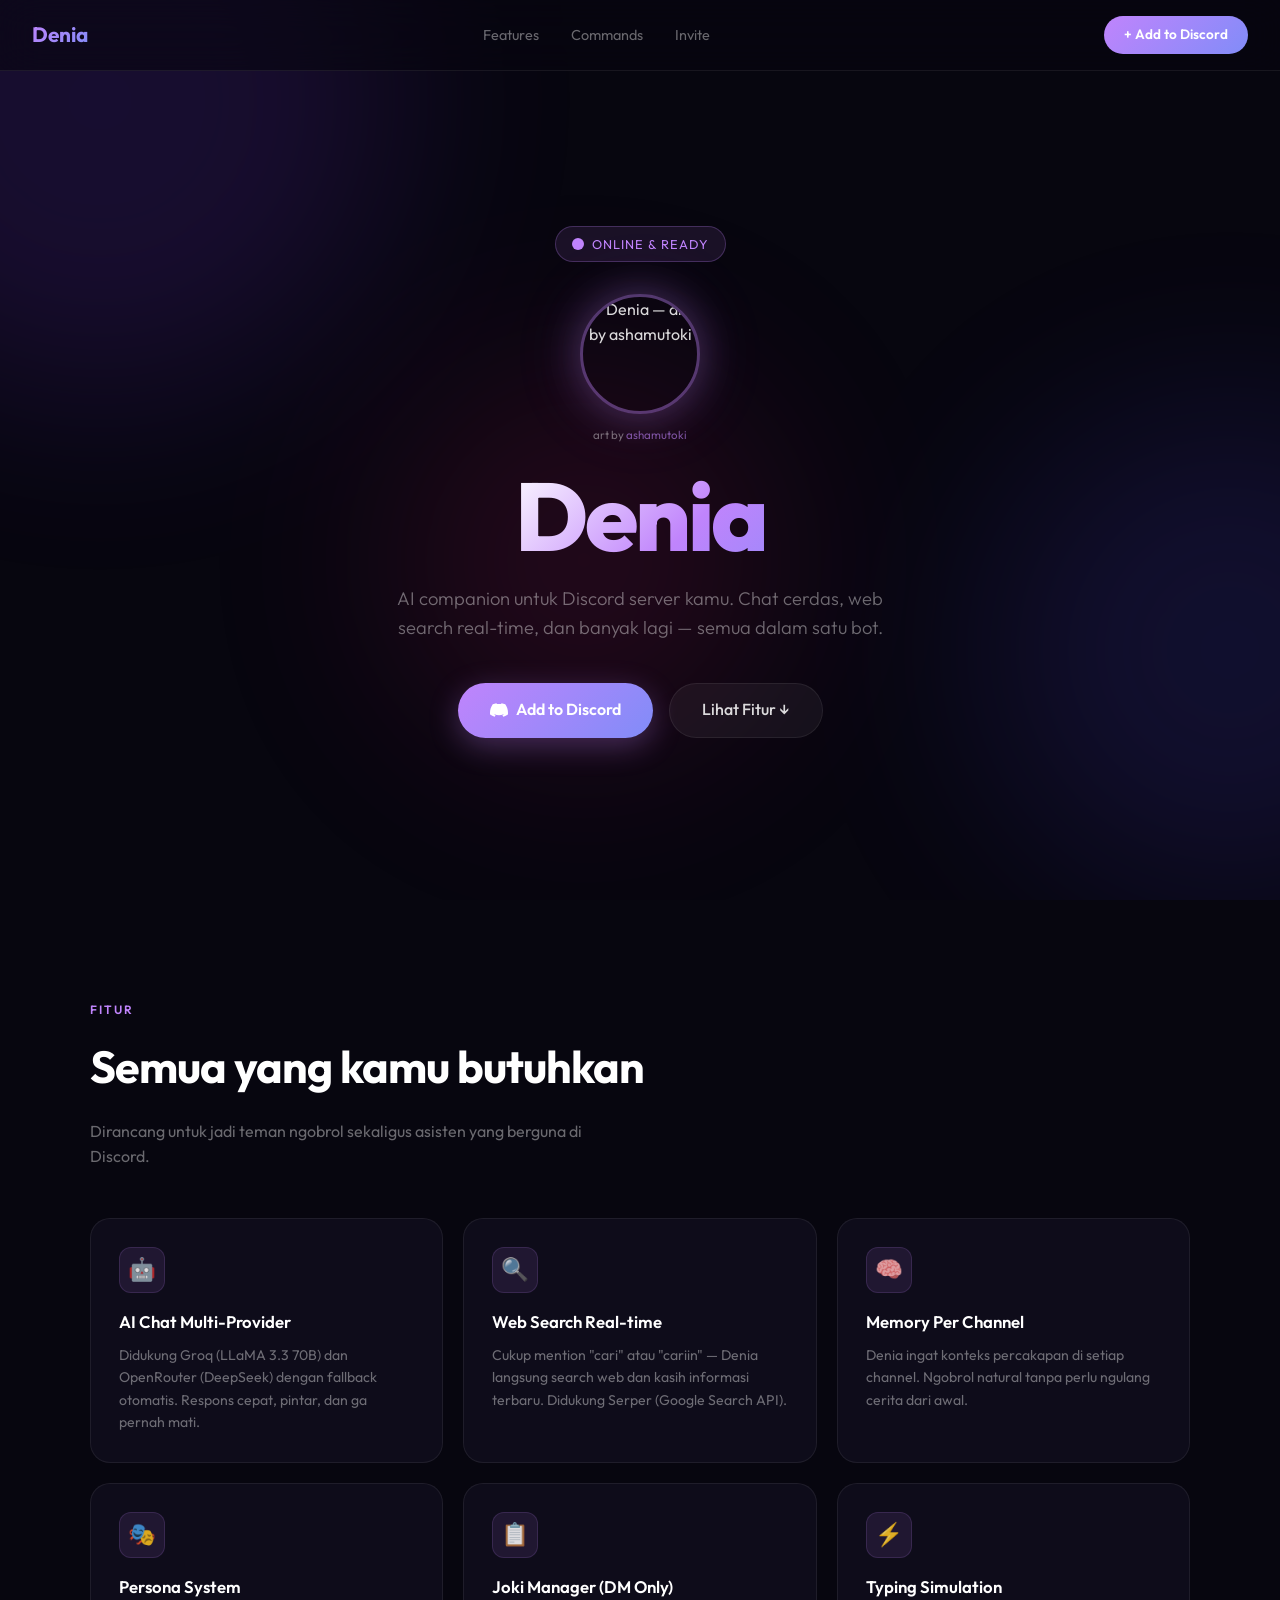
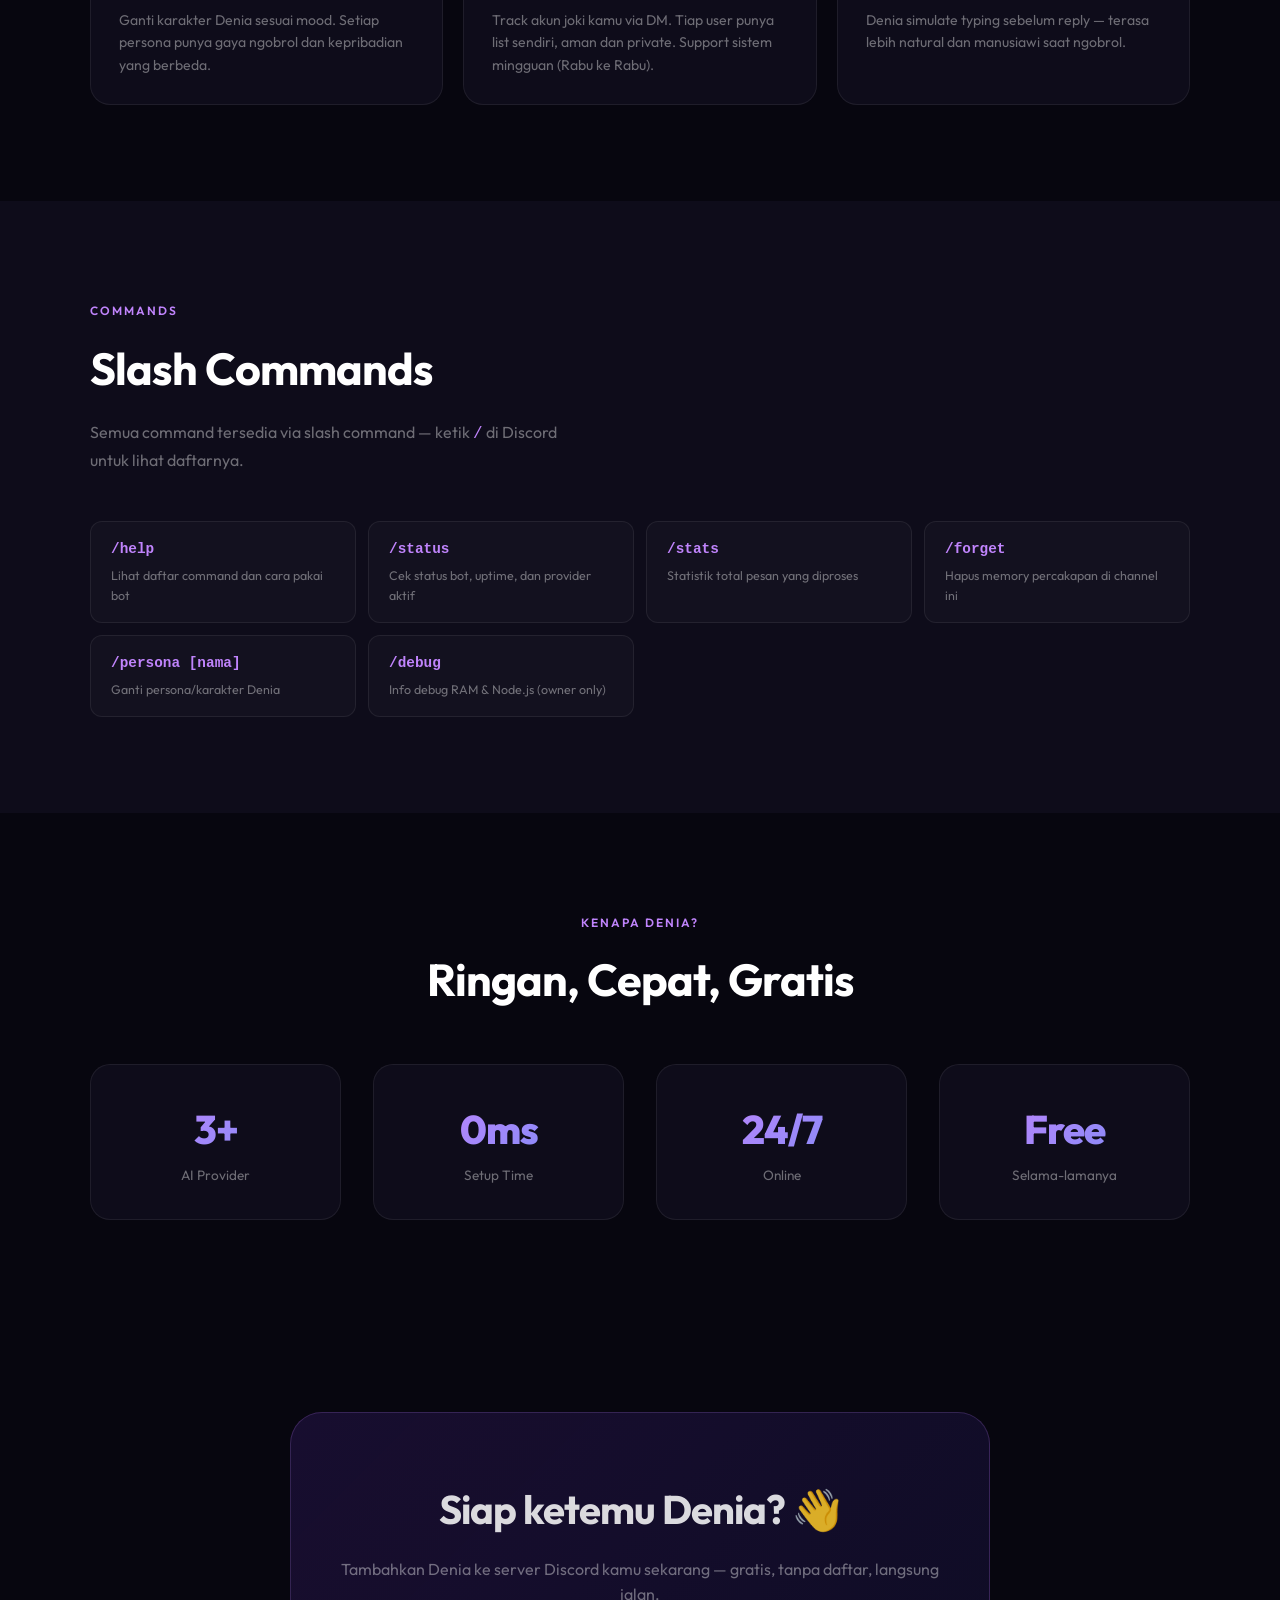
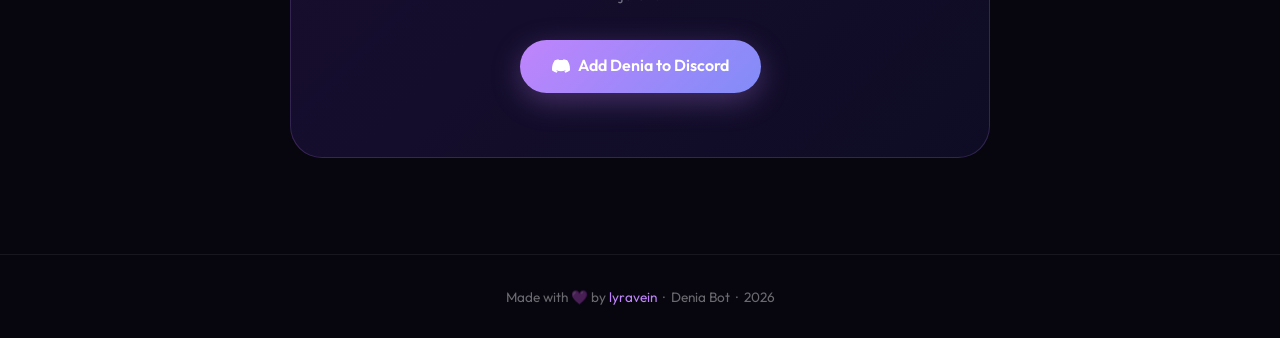
==== denia/index.html @ ba7caede "hide joki commands from public page" ====
<!DOCTYPE html>
<html lang="id">
<head>
    <meta charset="UTF-8">
    <meta name="viewport" content="width=device-width, initial-scale=1.0">
    <title>Denia — AI Discord Bot</title>
    <meta name="description" content="Denia adalah AI companion untuk Discord server kamu. Chat cerdas, web search real-time, dan fitur joki manager.">
    <meta property="og:title" content="Denia — AI Discord Bot">
    <meta property="og:description" content="AI companion untuk Discord server kamu. Chat, search, dan lebih banyak lagi.">
    <link rel="preconnect" href="https://fonts.googleapis.com">
    <link href="https://fonts.googleapis.com/css2?family=Outfit:wght@300;400;500;600;700;800&display=swap" rel="stylesheet">
    <style>
        *, *::before, *::after { box-sizing: border-box; margin: 0; padding: 0; }

        :root {
            --accent:   #c084fc;
            --accent2:  #818cf8;
            --accent3:  #f472b6;
            --bg:       #07060f;
            --bg2:      #0e0c1a;
            --bg3:      #13111f;
            --border:   rgba(255,255,255,0.07);
            --text:     rgba(255,255,255,0.85);
            --muted:    rgba(255,255,255,0.4);
        }

        html { scroll-behavior: smooth; }

        body {
            background: var(--bg);
            font-family: 'Outfit', sans-serif;
            color: var(--text);
            line-height: 1.6;
            overflow-x: hidden;
        }

        /* ── Scrollbar ── */
        ::-webkit-scrollbar { width: 6px; }
        ::-webkit-scrollbar-track { background: var(--bg); }
        ::-webkit-scrollbar-thumb { background: rgba(192,132,252,0.3); border-radius: 3px; }

        /* ── Background ── */
        .bg-orbs {
            position: fixed;
            inset: 0;
            pointer-events: none;
            z-index: 0;
            overflow: hidden;
        }
        .orb {
            position: absolute;
            border-radius: 50%;
            filter: blur(100px);
            opacity: 0.15;
        }
        .orb-1 { width: 600px; height: 600px; background: #7c3aed; top: -200px; left: -200px; animation: orbFloat 12s ease-in-out infinite; }
        .orb-2 { width: 500px; height: 500px; background: #4f46e5; bottom: 0; right: -200px; animation: orbFloat 10s ease-in-out infinite 3s; }
        .orb-3 { width: 400px; height: 400px; background: #be185d; top: 40%; left: 30%; animation: orbFloat 14s ease-in-out infinite 6s; }

        @keyframes orbFloat {
            0%, 100% { transform: translate(0, 0) scale(1); }
            33% { transform: translate(30px, -40px) scale(1.05); }
            66% { transform: translate(-20px, 20px) scale(0.97); }
        }

        /* ── Nav ── */
        nav {
            position: fixed;
            top: 0;
            left: 0; right: 0;
            z-index: 100;
            padding: 1rem 2rem;
            display: flex;
            align-items: center;
            justify-content: space-between;
            background: rgba(7,6,15,0.6);
            backdrop-filter: blur(20px);
            -webkit-backdrop-filter: blur(20px);
            border-bottom: 1px solid var(--border);
        }

        .nav-logo {
            font-size: 1.3rem;
            font-weight: 700;
            background: linear-gradient(135deg, var(--accent), var(--accent2));
            -webkit-background-clip: text;
            -webkit-text-fill-color: transparent;
            background-clip: text;
            text-decoration: none;
        }

        .nav-links {
            display: flex;
            align-items: center;
            gap: 2rem;
            list-style: none;
        }

        .nav-links a {
            color: var(--muted);
            text-decoration: none;
            font-size: 0.9rem;
            transition: color 0.2s;
        }

        .nav-links a:hover { color: var(--text); }

        .btn-invite-nav {
            padding: 0.5rem 1.25rem;
            background: linear-gradient(135deg, var(--accent), var(--accent2));
            border: none;
            border-radius: 999px;
            color: #fff;
            font-size: 0.85rem;
            font-weight: 600;
            cursor: pointer;
            text-decoration: none;
            transition: opacity 0.2s, transform 0.2s;
            font-family: 'Outfit', sans-serif;
        }
        .btn-invite-nav:hover { opacity: 0.85; transform: translateY(-1px); }

        /* ── Hero ── */
        .hero {
            min-height: 100vh;
            display: flex;
            align-items: center;
            justify-content: center;
            text-align: center;
            padding: 8rem 2rem 4rem;
            position: relative;
            z-index: 1;
        }

        .hero-inner { max-width: 800px; }

        .hero-badge {
            display: inline-flex;
            align-items: center;
            gap: 0.5rem;
            background: rgba(192,132,252,0.1);
            border: 1px solid rgba(192,132,252,0.25);
            border-radius: 999px;
            padding: 0.4rem 1rem;
            font-size: 0.8rem;
            color: var(--accent);
            letter-spacing: 1px;
            text-transform: uppercase;
            margin-bottom: 2rem;
            animation: fadeUp 0.6s ease both;
        }

        .hero-avatar {
            width: 120px;
            height: 120px;
            border-radius: 50%;
            object-fit: cover;
            border: 3px solid rgba(192,132,252,0.4);
            box-shadow: 0 0 40px rgba(192,132,252,0.3), 0 0 80px rgba(192,132,252,0.1);
            margin: 0 auto 0.75rem;
            display: block;
            animation: fadeUp 0.6s ease 0.1s both;
            object-position: center top;
        }

        .hero-credit {
            font-size: 0.72rem;
            color: var(--muted);
            margin-bottom: 1.5rem;
            animation: fadeUp 0.6s ease 0.15s both;
        }

        .hero-credit a {
            color: rgba(192,132,252,0.6);
            text-decoration: none;
            transition: color 0.2s;
        }

        .hero-credit a:hover { color: var(--accent); }

        .hero-title {
            font-size: clamp(3rem, 10vw, 6rem);
            font-weight: 800;
            letter-spacing: -3px;
            line-height: 1;
            background: linear-gradient(135deg, #fff 20%, var(--accent) 60%, var(--accent2));
            -webkit-background-clip: text;
            -webkit-text-fill-color: transparent;
            background-clip: text;
            margin-bottom: 1.25rem;
            animation: fadeUp 0.6s ease 0.2s both;
        }

        .hero-sub {
            font-size: 1.15rem;
            color: var(--muted);
            font-weight: 300;
            max-width: 520px;
            margin: 0 auto 2.5rem;
            animation: fadeUp 0.6s ease 0.3s both;
        }

        .hero-actions {
            display: flex;
            gap: 1rem;
            justify-content: center;
            flex-wrap: wrap;
            animation: fadeUp 0.6s ease 0.4s both;
        }

        .btn-primary {
            display: inline-flex;
            align-items: center;
            gap: 0.5rem;
            padding: 0.85rem 2rem;
            background: linear-gradient(135deg, var(--accent), var(--accent2));
            border: none;
            border-radius: 999px;
            color: #fff;
            font-size: 1rem;
            font-weight: 600;
            cursor: pointer;
            text-decoration: none;
            transition: all 0.3s ease;
            font-family: 'Outfit', sans-serif;
            box-shadow: 0 8px 30px rgba(192,132,252,0.3);
        }
        .btn-primary:hover {
            transform: translateY(-3px);
            box-shadow: 0 14px 40px rgba(192,132,252,0.45);
        }

        .btn-secondary {
            display: inline-flex;
            align-items: center;
            gap: 0.5rem;
            padding: 0.85rem 2rem;
            background: rgba(255,255,255,0.05);
            border: 1px solid var(--border);
            border-radius: 999px;
            color: var(--text);
            font-size: 1rem;
            font-weight: 500;
            cursor: pointer;
            text-decoration: none;
            transition: all 0.3s ease;
            font-family: 'Outfit', sans-serif;
        }
        .btn-secondary:hover {
            background: rgba(192,132,252,0.08);
            border-color: rgba(192,132,252,0.3);
            transform: translateY(-2px);
        }

        /* ── Sections ── */
        section {
            position: relative;
            z-index: 1;
            padding: 6rem 2rem;
        }

        .section-inner {
            max-width: 1100px;
            margin: 0 auto;
        }

        .section-label {
            display: inline-block;
            font-size: 0.75rem;
            font-weight: 600;
            letter-spacing: 2px;
            text-transform: uppercase;
            color: var(--accent);
            margin-bottom: 0.75rem;
        }

        .section-title {
            font-size: clamp(1.8rem, 4vw, 2.8rem);
            font-weight: 700;
            letter-spacing: -1px;
            margin-bottom: 1rem;
            color: #fff;
        }

        .section-desc {
            color: var(--muted);
            max-width: 500px;
            font-size: 1rem;
        }

        /* ── Features Grid ── */
        .features-grid {
            display: grid;
            grid-template-columns: repeat(auto-fit, minmax(300px, 1fr));
            gap: 1.25rem;
            margin-top: 3rem;
        }

        .feature-card {
            background: var(--bg2);
            border: 1px solid var(--border);
            border-radius: 1.25rem;
            padding: 1.75rem;
            transition: all 0.3s ease;
            position: relative;
            overflow: hidden;
        }

        .feature-card::before {
            content: '';
            position: absolute;
            inset: 0;
            background: linear-gradient(135deg, rgba(192,132,252,0.05), transparent);
            opacity: 0;
            transition: opacity 0.3s;
        }

        .feature-card:hover {
            border-color: rgba(192,132,252,0.25);
            transform: translateY(-4px);
            box-shadow: 0 20px 50px rgba(0,0,0,0.4);
        }
        .feature-card:hover::before { opacity: 1; }

        .feature-icon {
            width: 46px;
            height: 46px;
            border-radius: 12px;
            display: flex;
            align-items: center;
            justify-content: center;
            font-size: 1.4rem;
            margin-bottom: 1rem;
            background: rgba(192,132,252,0.1);
            border: 1px solid rgba(192,132,252,0.15);
        }

        .feature-title {
            font-size: 1.05rem;
            font-weight: 600;
            margin-bottom: 0.5rem;
            color: #fff;
        }

        .feature-desc {
            font-size: 0.88rem;
            color: var(--muted);
            line-height: 1.6;
        }

        /* ── Commands ── */
        .commands-section { background: var(--bg2); }

        .commands-grid {
            display: grid;
            grid-template-columns: repeat(auto-fill, minmax(220px, 1fr));
            gap: 0.75rem;
            margin-top: 3rem;
        }

        .command-chip {
            background: var(--bg3);
            border: 1px solid var(--border);
            border-radius: 0.75rem;
            padding: 1rem 1.25rem;
            transition: all 0.2s;
        }

        .command-chip:hover {
            border-color: rgba(192,132,252,0.25);
            background: rgba(192,132,252,0.05);
        }

        .command-name {
            font-size: 0.9rem;
            font-weight: 600;
            color: var(--accent);
            font-family: 'Courier New', monospace;
            margin-bottom: 0.3rem;
        }

        .command-desc {
            font-size: 0.78rem;
            color: var(--muted);
        }

        /* ── Stats ── */
        .stats-row {
            display: flex;
            gap: 2rem;
            flex-wrap: wrap;
            justify-content: center;
            margin-top: 3rem;
        }

        .stat-item {
            text-align: center;
            padding: 2rem 3rem;
            background: var(--bg2);
            border: 1px solid var(--border);
            border-radius: 1.25rem;
            flex: 1;
            min-width: 160px;
        }

        .stat-number {
            font-size: 2.5rem;
            font-weight: 800;
            background: linear-gradient(135deg, var(--accent), var(--accent2));
            -webkit-background-clip: text;
            -webkit-text-fill-color: transparent;
            background-clip: text;
            letter-spacing: -1px;
        }

        .stat-label {
            font-size: 0.85rem;
            color: var(--muted);
            margin-top: 0.25rem;
        }

        /* ── CTA ── */
        .cta-section {
            text-align: center;
        }

        .cta-box {
            background: linear-gradient(135deg, rgba(124,58,237,0.15), rgba(79,70,229,0.1));
            border: 1px solid rgba(192,132,252,0.2);
            border-radius: 2rem;
            padding: 4rem 2rem;
            max-width: 700px;
            margin: 0 auto;
        }

        .cta-title {
            font-size: clamp(1.8rem, 5vw, 2.5rem);
            font-weight: 700;
            margin-bottom: 1rem;
            letter-spacing: -1px;
        }

        .cta-desc {
            color: var(--muted);
            margin-bottom: 2rem;
            font-size: 1rem;
        }

        /* ── Footer ── */
        footer {
            border-top: 1px solid var(--border);
            padding: 2rem;
            text-align: center;
            color: var(--muted);
            font-size: 0.85rem;
            position: relative;
            z-index: 1;
        }

        footer a {
            color: var(--accent);
            text-decoration: none;
        }

        /* ── Animations ── */
        @keyframes fadeUp {
            from { opacity: 0; transform: translateY(20px); }
            to   { opacity: 1; transform: translateY(0); }
        }

        .fade-in {
            opacity: 0;
            transform: translateY(24px);
            transition: opacity 0.6s ease, transform 0.6s ease;
        }
        .fade-in.visible {
            opacity: 1;
            transform: translateY(0);
        }

        /* ── Responsive ── */
        @media (max-width: 640px) {
            nav { padding: 1rem; }
            .nav-links { display: none; }
            .hero { padding: 7rem 1.25rem 3rem; }
            section { padding: 4rem 1.25rem; }
        }
    </style>
</head>
<body>

<div class="bg-orbs">
    <div class="orb orb-1"></div>
    <div class="orb orb-2"></div>
    <div class="orb orb-3"></div>
</div>

<!-- Nav -->
<nav>
    <a href="/denia" class="nav-logo">Denia</a>
    <ul class="nav-links">
        <li><a href="#features">Features</a></li>
        <li><a href="#commands">Commands</a></li>
        <li><a href="#invite">Invite</a></li>
    </ul>
    <a href="https://discord.com/oauth2/authorize?client_id=1510462661836542063&permissions=8&scope=bot+applications.commands"
       target="_blank" class="btn-invite-nav" id="nav-invite">
        + Add to Discord
    </a>
</nav>

<!-- Hero -->
<section class="hero">
    <div class="hero-inner">
        <div class="hero-badge">
            <svg width="12" height="12" viewBox="0 0 12 12" fill="currentColor"><circle cx="6" cy="6" r="6"/></svg>
            Online & Ready
        </div>
        <img
            src="https://cdn.donmai.us/360x360/30/42/3042175c5ab64244e924e69f63cdde8e.jpg"
            alt="Denia — art by ashamutoki"
            class="hero-avatar"
        >
        <div class="hero-credit">art by <a href="https://danbooru.donmai.us/posts/11509101" target="_blank" rel="noopener">ashamutoki</a></div>
        <h1 class="hero-title">Denia</h1>
        <p class="hero-sub">AI companion untuk Discord server kamu. Chat cerdas, web search real-time, dan banyak lagi — semua dalam satu bot.</p>
        <div class="hero-actions">
            <a href="https://discord.com/oauth2/authorize?client_id=1510462661836542063&permissions=8&scope=bot+applications.commands"
               target="_blank" class="btn-primary" id="hero-invite">
                <svg width="18" height="18" fill="currentColor" viewBox="0 0 16 16"><path d="M13.545 2.907a13.2 13.2 0 0 0-3.257-1.011.05.05 0 0 0-.052.025c-.141.25-.297.577-.406.833a12.2 12.2 0 0 0-3.658 0 8 8 0 0 0-.412-.833.05.05 0 0 0-.052-.025c-1.125.194-2.22.534-3.257 1.011a.04.04 0 0 0-.021.018C.356 6.024-.213 9.047.066 12.032q.003.022.021.037a13.3 13.3 0 0 0 3.995 2.02.05.05 0 0 0 .056-.019q.463-.63.818-1.329a.05.05 0 0 0-.01-.059l-.018-.011a9 9 0 0 1-1.248-.595.05.05 0 0 1-.02-.066l.015-.019q.127-.095.248-.195a.05.05 0 0 1 .051-.007c2.619 1.196 5.454 1.196 8.041 0a.05.05 0 0 1 .053.007q.121.1.248.195a.05.05 0 0 1-.004.085 8 8 0 0 1-1.249.594.05.05 0 0 0-.03.03.05.05 0 0 0 .003.041c.24.465.515.909.817 1.329a.05.05 0 0 0 .056.019 13.2 13.2 0 0 0 4.001-2.02.05.05 0 0 0 .021-.037c.334-3.451-.559-6.449-2.366-9.106a.03.03 0 0 0-.02-.019"/></svg>
                Add to Discord
            </a>
            <a href="#features" class="btn-secondary">Lihat Fitur ↓</a>
        </div>
    </div>
</section>

<!-- Features -->
<section id="features">
    <div class="section-inner">
        <div class="fade-in">
            <span class="section-label">Fitur</span>
            <h2 class="section-title">Semua yang kamu butuhkan</h2>
            <p class="section-desc">Dirancang untuk jadi teman ngobrol sekaligus asisten yang berguna di Discord.</p>
        </div>

        <div class="features-grid">
            <div class="feature-card fade-in">
                <div class="feature-icon">🤖</div>
                <div class="feature-title">AI Chat Multi-Provider</div>
                <div class="feature-desc">Didukung Groq (LLaMA 3.3 70B) dan OpenRouter (DeepSeek) dengan fallback otomatis. Respons cepat, pintar, dan ga pernah mati.</div>
            </div>
            <div class="feature-card fade-in">
                <div class="feature-icon">🔍</div>
                <div class="feature-title">Web Search Real-time</div>
                <div class="feature-desc">Cukup mention "cari" atau "cariin" — Denia langsung search web dan kasih informasi terbaru. Didukung Serper (Google Search API).</div>
            </div>
            <div class="feature-card fade-in">
                <div class="feature-icon">🧠</div>
                <div class="feature-title">Memory Per Channel</div>
                <div class="feature-desc">Denia ingat konteks percakapan di setiap channel. Ngobrol natural tanpa perlu ngulang cerita dari awal.</div>
            </div>
            <div class="feature-card fade-in">
                <div class="feature-icon">🎭</div>
                <div class="feature-title">Persona System</div>
                <div class="feature-desc">Ganti karakter Denia sesuai mood. Setiap persona punya gaya ngobrol dan kepribadian yang berbeda.</div>
            </div>
            <div class="feature-card fade-in">
                <div class="feature-icon">📋</div>
                <div class="feature-title">Joki Manager (DM Only)</div>
                <div class="feature-desc">Track akun joki kamu via DM. Tiap user punya list sendiri, aman dan private. Support sistem mingguan (Rabu ke Rabu).</div>
            </div>
            <div class="feature-card fade-in">
                <div class="feature-icon">⚡</div>
                <div class="feature-title">Typing Simulation</div>
                <div class="feature-desc">Denia simulate typing sebelum reply — terasa lebih natural dan manusiawi saat ngobrol.</div>
            </div>
        </div>
    </div>
</section>

<!-- Commands -->
<section id="commands" class="commands-section">
    <div class="section-inner">
        <div class="fade-in">
            <span class="section-label">Commands</span>
            <h2 class="section-title">Slash Commands</h2>
            <p class="section-desc">Semua command tersedia via slash command — ketik <code style="color:var(--accent)">/</code> di Discord untuk lihat daftarnya.</p>
        </div>

        <div class="commands-grid">
            <div class="command-chip fade-in">
                <div class="command-name">/help</div>
                <div class="command-desc">Lihat daftar command dan cara pakai bot</div>
            </div>
            <div class="command-chip fade-in">
                <div class="command-name">/status</div>
                <div class="command-desc">Cek status bot, uptime, dan provider aktif</div>
            </div>
            <div class="command-chip fade-in">
                <div class="command-name">/stats</div>
                <div class="command-desc">Statistik total pesan yang diproses</div>
            </div>
            <div class="command-chip fade-in">
                <div class="command-name">/forget</div>
                <div class="command-desc">Hapus memory percakapan di channel ini</div>
            </div>
            <div class="command-chip fade-in">
                <div class="command-name">/persona [nama]</div>
                <div class="command-desc">Ganti persona/karakter Denia</div>
            </div>
            <div class="command-chip fade-in">
                <div class="command-name">/debug</div>
                <div class="command-desc">Info debug RAM & Node.js (owner only)</div>
            </div>
        </div>
    </div>
</section>

<!-- Stats -->
<section>
    <div class="section-inner">
        <div class="fade-in" style="text-align:center">
            <span class="section-label">Kenapa Denia?</span>
            <h2 class="section-title">Ringan, Cepat, Gratis</h2>
        </div>
        <div class="stats-row">
            <div class="stat-item fade-in">
                <div class="stat-number">3+</div>
                <div class="stat-label">AI Provider</div>
            </div>
            <div class="stat-item fade-in">
                <div class="stat-number">0ms</div>
                <div class="stat-label">Setup Time</div>
            </div>
            <div class="stat-item fade-in">
                <div class="stat-number">24/7</div>
                <div class="stat-label">Online</div>
            </div>
            <div class="stat-item fade-in">
                <div class="stat-number">Free</div>
                <div class="stat-label">Selama-lamanya</div>
            </div>
        </div>
    </div>
</section>

<!-- CTA -->
<section id="invite" class="cta-section">
    <div class="section-inner">
        <div class="cta-box fade-in">
            <h2 class="cta-title">Siap ketemu Denia? 👋</h2>
            <p class="cta-desc">Tambahkan Denia ke server Discord kamu sekarang — gratis, tanpa daftar, langsung jalan.</p>
            <a href="https://discord.com/oauth2/authorize?client_id=1510462661836542063&permissions=8&scope=bot+applications.commands"
               target="_blank" class="btn-primary" id="cta-invite">
                <svg width="18" height="18" fill="currentColor" viewBox="0 0 16 16"><path d="M13.545 2.907a13.2 13.2 0 0 0-3.257-1.011.05.05 0 0 0-.052.025c-.141.25-.297.577-.406.833a12.2 12.2 0 0 0-3.658 0 8 8 0 0 0-.412-.833.05.05 0 0 0-.052-.025c-1.125.194-2.22.534-3.257 1.011a.04.04 0 0 0-.021.018C.356 6.024-.213 9.047.066 12.032q.003.022.021.037a13.3 13.3 0 0 0 3.995 2.02.05.05 0 0 0 .056-.019q.463-.63.818-1.329a.05.05 0 0 0-.01-.059l-.018-.011a9 9 0 0 1-1.248-.595.05.05 0 0 1-.02-.066l.015-.019q.127-.095.248-.195a.05.05 0 0 1 .051-.007c2.619 1.196 5.454 1.196 8.041 0a.05.05 0 0 1 .053.007q.121.1.248.195a.05.05 0 0 1-.004.085 8 8 0 0 1-1.249.594.05.05 0 0 0-.03.03.05.05 0 0 0 .003.041c.24.465.515.909.817 1.329a.05.05 0 0 0 .056.019 13.2 13.2 0 0 0 4.001-2.02.05.05 0 0 0 .021-.037c.334-3.451-.559-6.449-2.366-9.106a.03.03 0 0 0-.02-.019"/></svg>
                Add Denia to Discord
            </a>
        </div>
    </div>
</section>

<!-- Footer -->
<footer>
    <p>Made with 💜 by <a href="/">lyravein</a> &nbsp;·&nbsp; Denia Bot &nbsp;·&nbsp; 2026</p>
</footer>

<script>
    // Scroll animation
    const observer = new IntersectionObserver(entries => {
        entries.forEach((entry, i) => {
            if (entry.isIntersecting) {
                setTimeout(() => {
                    entry.target.classList.add('visible');
                }, i * 80);
                observer.unobserve(entry.target);
            }
        });
    }, { threshold: 0.1 });

    document.querySelectorAll('.fade-in').forEach(el => observer.observe(el));

    // Navbar background on scroll
    const navbar = document.querySelector('nav');
    window.addEventListener('scroll', () => {
        if (window.scrollY > 50) {
            navbar.style.background = 'rgba(7,6,15,0.95)';
        } else {
            navbar.style.background = 'rgba(7,6,15,0.6)';
        }
    });
</script>
</body>
</html>
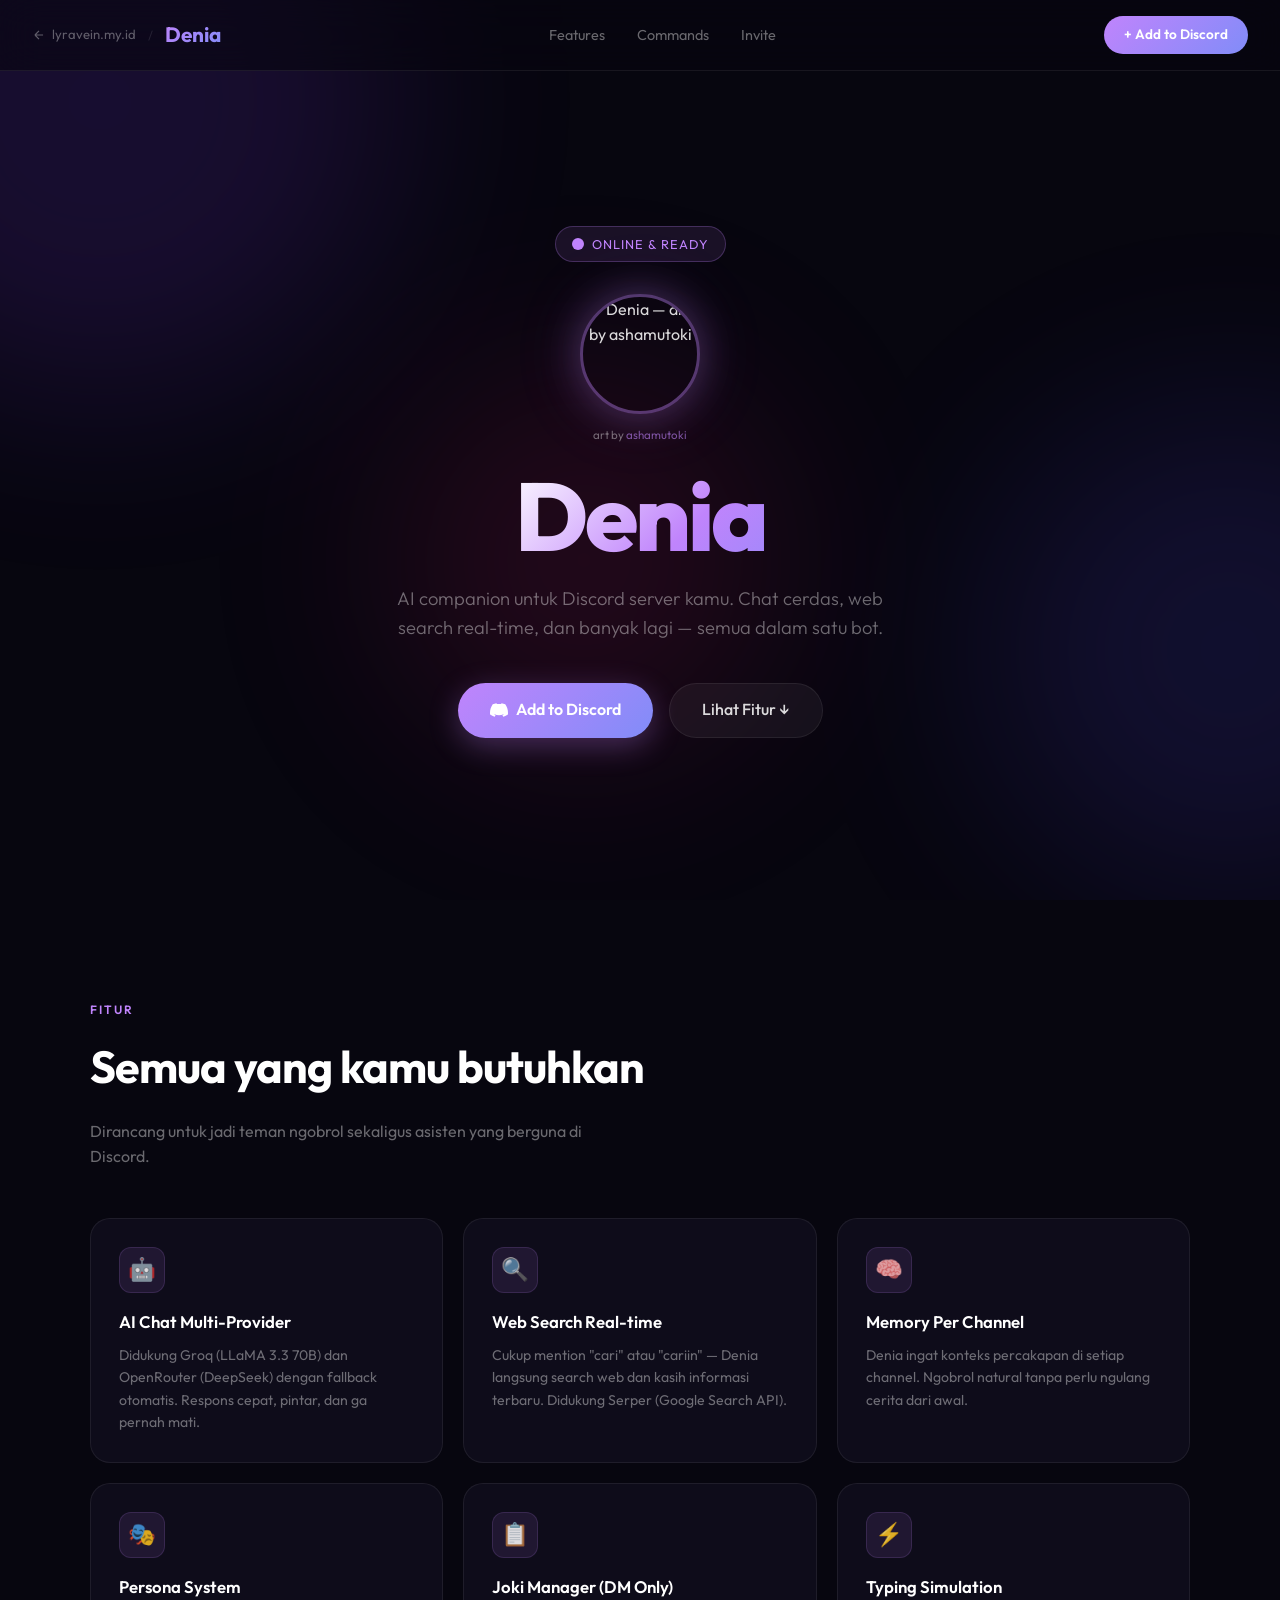
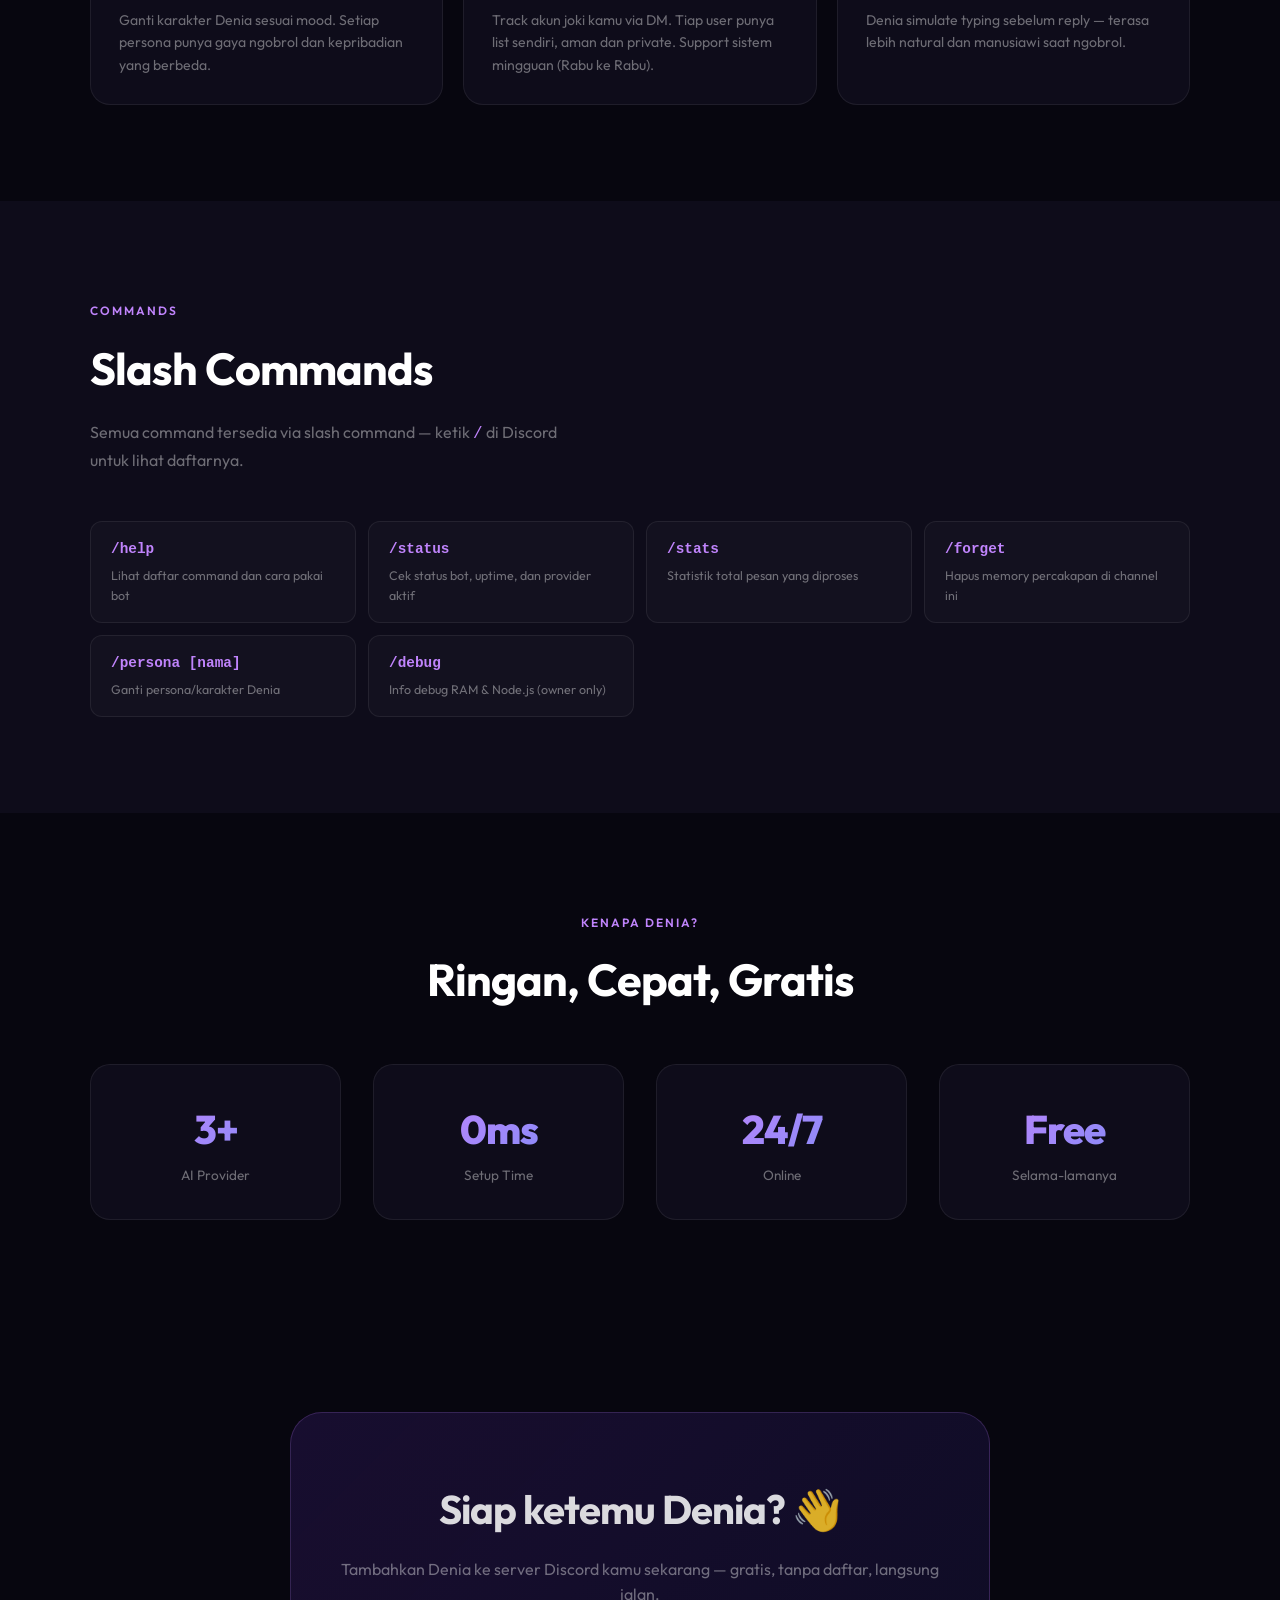
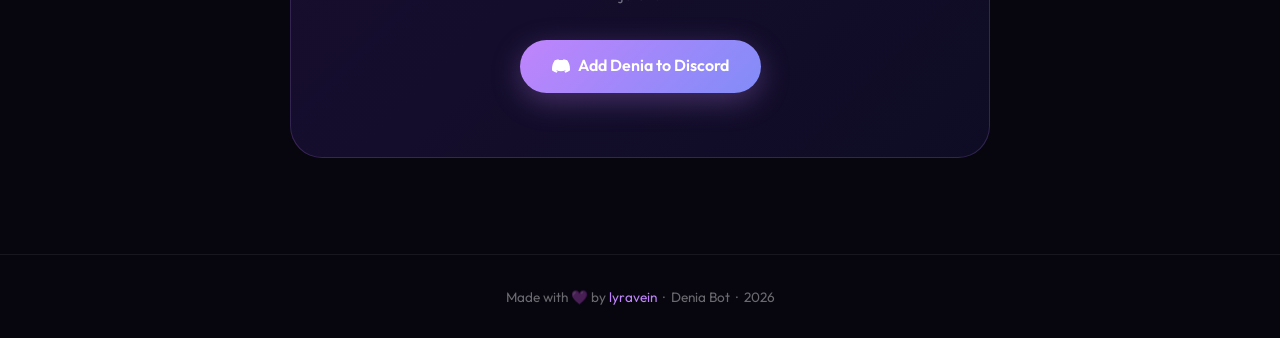
==== commit 330e33f0: "add back button to denia page" ====
--- a/denia/index.html
+++ b/denia/index.html
@@ -7,6 +7,7 @@
     <meta name="description" content="Denia adalah AI companion untuk Discord server kamu. Chat cerdas, web search real-time, dan fitur joki manager.">
     <meta property="og:title" content="Denia — AI Discord Bot">
     <meta property="og:description" content="AI companion untuk Discord server kamu. Chat, search, dan lebih banyak lagi.">
+    <link rel="icon" href="https://cdn.donmai.us/180x180/30/42/3042175c5ab64244e924e69f63cdde8e.jpg" />
     <link rel="preconnect" href="https://fonts.googleapis.com">
     <link href="https://fonts.googleapis.com/css2?family=Outfit:wght@300;400;500;600;700;800&display=swap" rel="stylesheet">
     <style>
@@ -497,7 +498,14 @@
 
 <!-- Nav -->
 <nav>
-    <a href="/denia" class="nav-logo">Denia</a>
+    <div style="display:flex;align-items:center;gap:0.75rem;">
+        <a href="/" style="display:inline-flex;align-items:center;gap:0.4rem;color:rgba(255,255,255,0.35);font-size:0.82rem;text-decoration:none;transition:color 0.2s;" onmouseover="this.style.color='rgba(255,255,255,0.7)'" onmouseout="this.style.color='rgba(255,255,255,0.35)'">
+            <svg width="14" height="14" fill="none" stroke="currentColor" stroke-width="2" viewBox="0 0 24 24"><path d="M19 12H5M5 12l7-7M5 12l7 7"/></svg>
+            lyravein.my.id
+        </a>
+        <span style="color:rgba(255,255,255,0.1);font-size:0.8rem">/</span>
+        <a href="/denia" class="nav-logo">Denia</a>
+    </div>
     <ul class="nav-links">
         <li><a href="#features">Features</a></li>
         <li><a href="#commands">Commands</a></li>
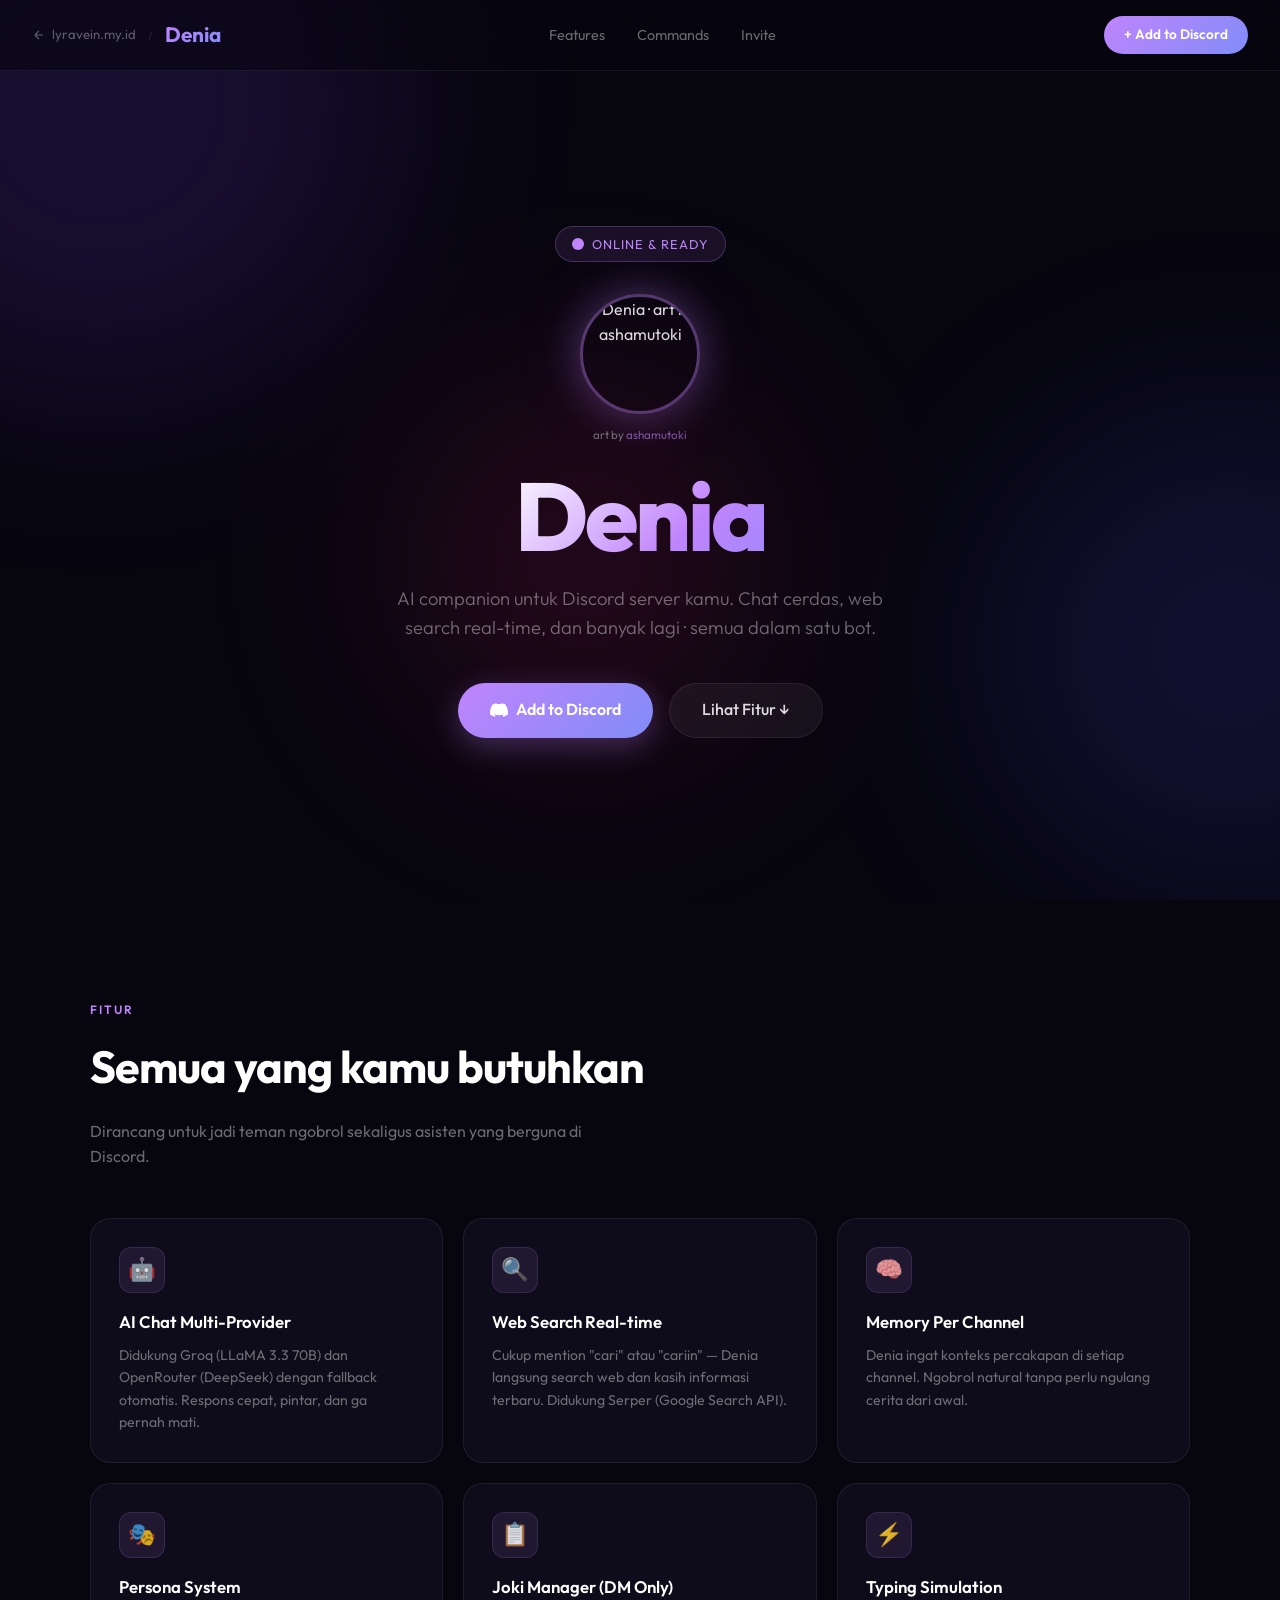
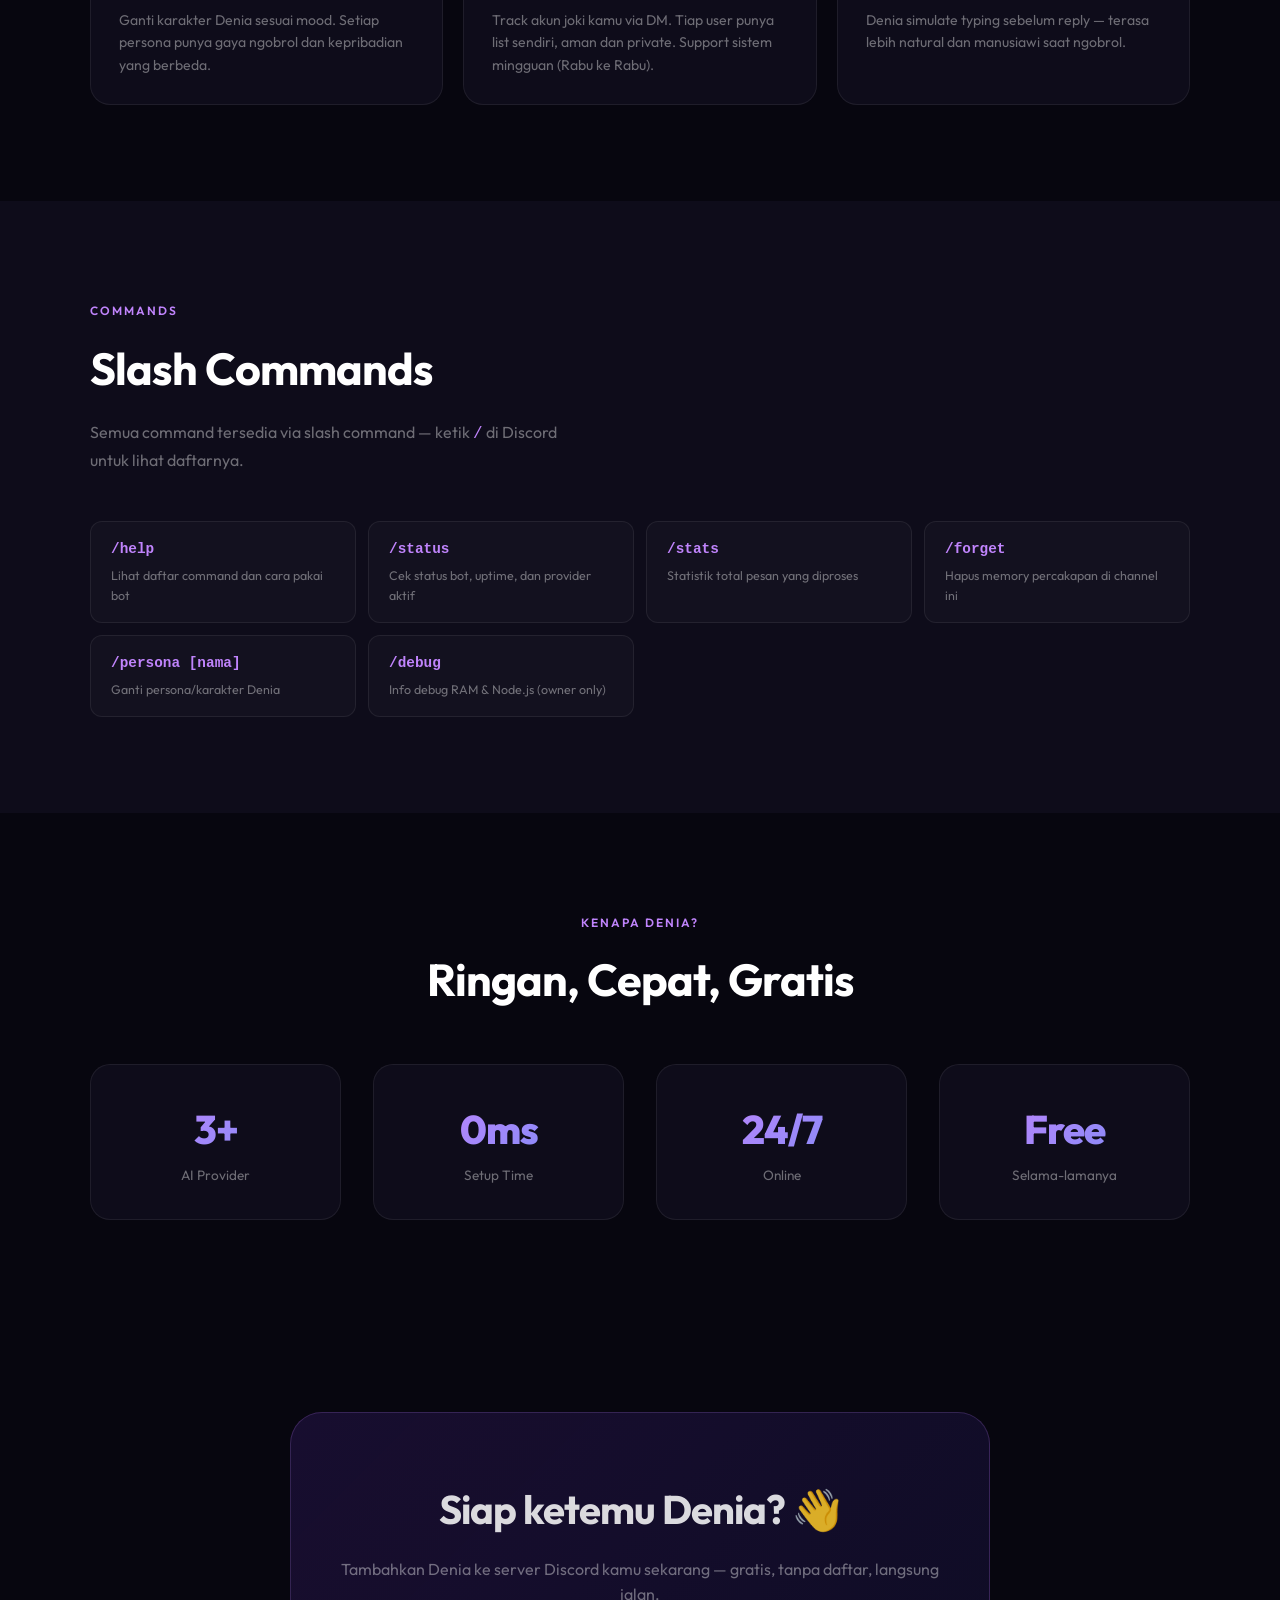
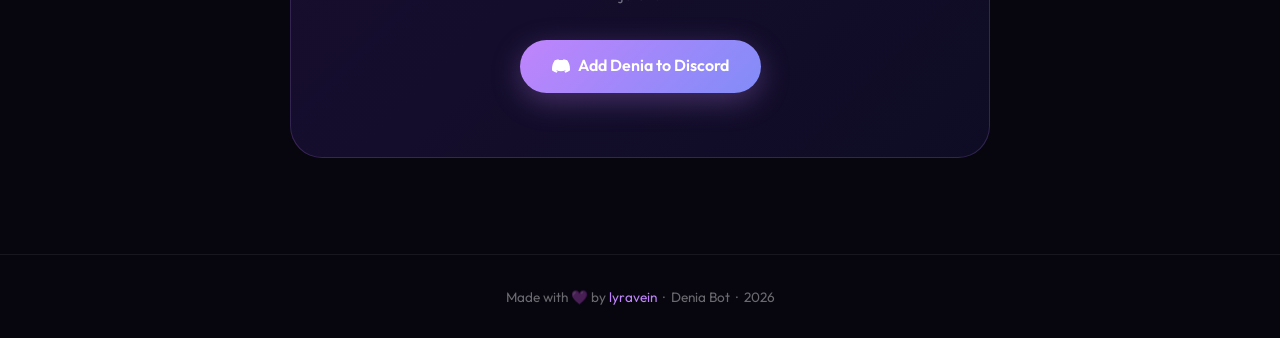
==== commit 5e8836a2: "replace em dash with interpunct" ====
--- a/denia/index.html
+++ b/denia/index.html
@@ -3,11 +3,11 @@
 <head>
     <meta charset="UTF-8">
     <meta name="viewport" content="width=device-width, initial-scale=1.0">
-    <title>Denia — AI Discord Bot</title>
+    <title>Denia · AI Discord Bot</title>
     <meta name="description" content="Denia adalah AI companion untuk Discord server kamu. Chat cerdas, web search real-time, dan fitur joki manager.">
-    <meta property="og:title" content="Denia — AI Discord Bot">
+    <meta property="og:title" content="Denia · AI Discord Bot">
     <meta property="og:description" content="AI companion untuk Discord server kamu. Chat, search, dan lebih banyak lagi.">
-    <link rel="icon" href="https://cdn.donmai.us/180x180/30/42/3042175c5ab64244e924e69f63cdde8e.jpg" />
+    <link rel="icon" href="data:image/svg+xml,<svg xmlns='http://www.w3.org/2000/svg' viewBox='0 0 24 24'><path fill='%23c084fc' d='M12 2l3.09 6.26L22 9.27l-5 4.87 1.18 6.88L12 17.77l-6.18 3.25L7 14.14 2 9.27l6.91-1.01L12 2z'/></svg>" />
     <link rel="preconnect" href="https://fonts.googleapis.com">
     <link href="https://fonts.googleapis.com/css2?family=Outfit:wght@300;400;500;600;700;800&display=swap" rel="stylesheet">
     <style>
@@ -526,12 +526,12 @@
         </div>
         <img
             src="https://cdn.donmai.us/360x360/30/42/3042175c5ab64244e924e69f63cdde8e.jpg"
-            alt="Denia — art by ashamutoki"
+            alt="Denia · art by ashamutoki"
             class="hero-avatar"
         >
         <div class="hero-credit">art by <a href="https://danbooru.donmai.us/posts/11509101" target="_blank" rel="noopener">ashamutoki</a></div>
         <h1 class="hero-title">Denia</h1>
-        <p class="hero-sub">AI companion untuk Discord server kamu. Chat cerdas, web search real-time, dan banyak lagi — semua dalam satu bot.</p>
+        <p class="hero-sub">AI companion untuk Discord server kamu. Chat cerdas, web search real-time, dan banyak lagi · semua dalam satu bot.</p>
         <div class="hero-actions">
             <a href="https://discord.com/oauth2/authorize?client_id=1510462661836542063&permissions=8&scope=bot+applications.commands"
                target="_blank" class="btn-primary" id="hero-invite">
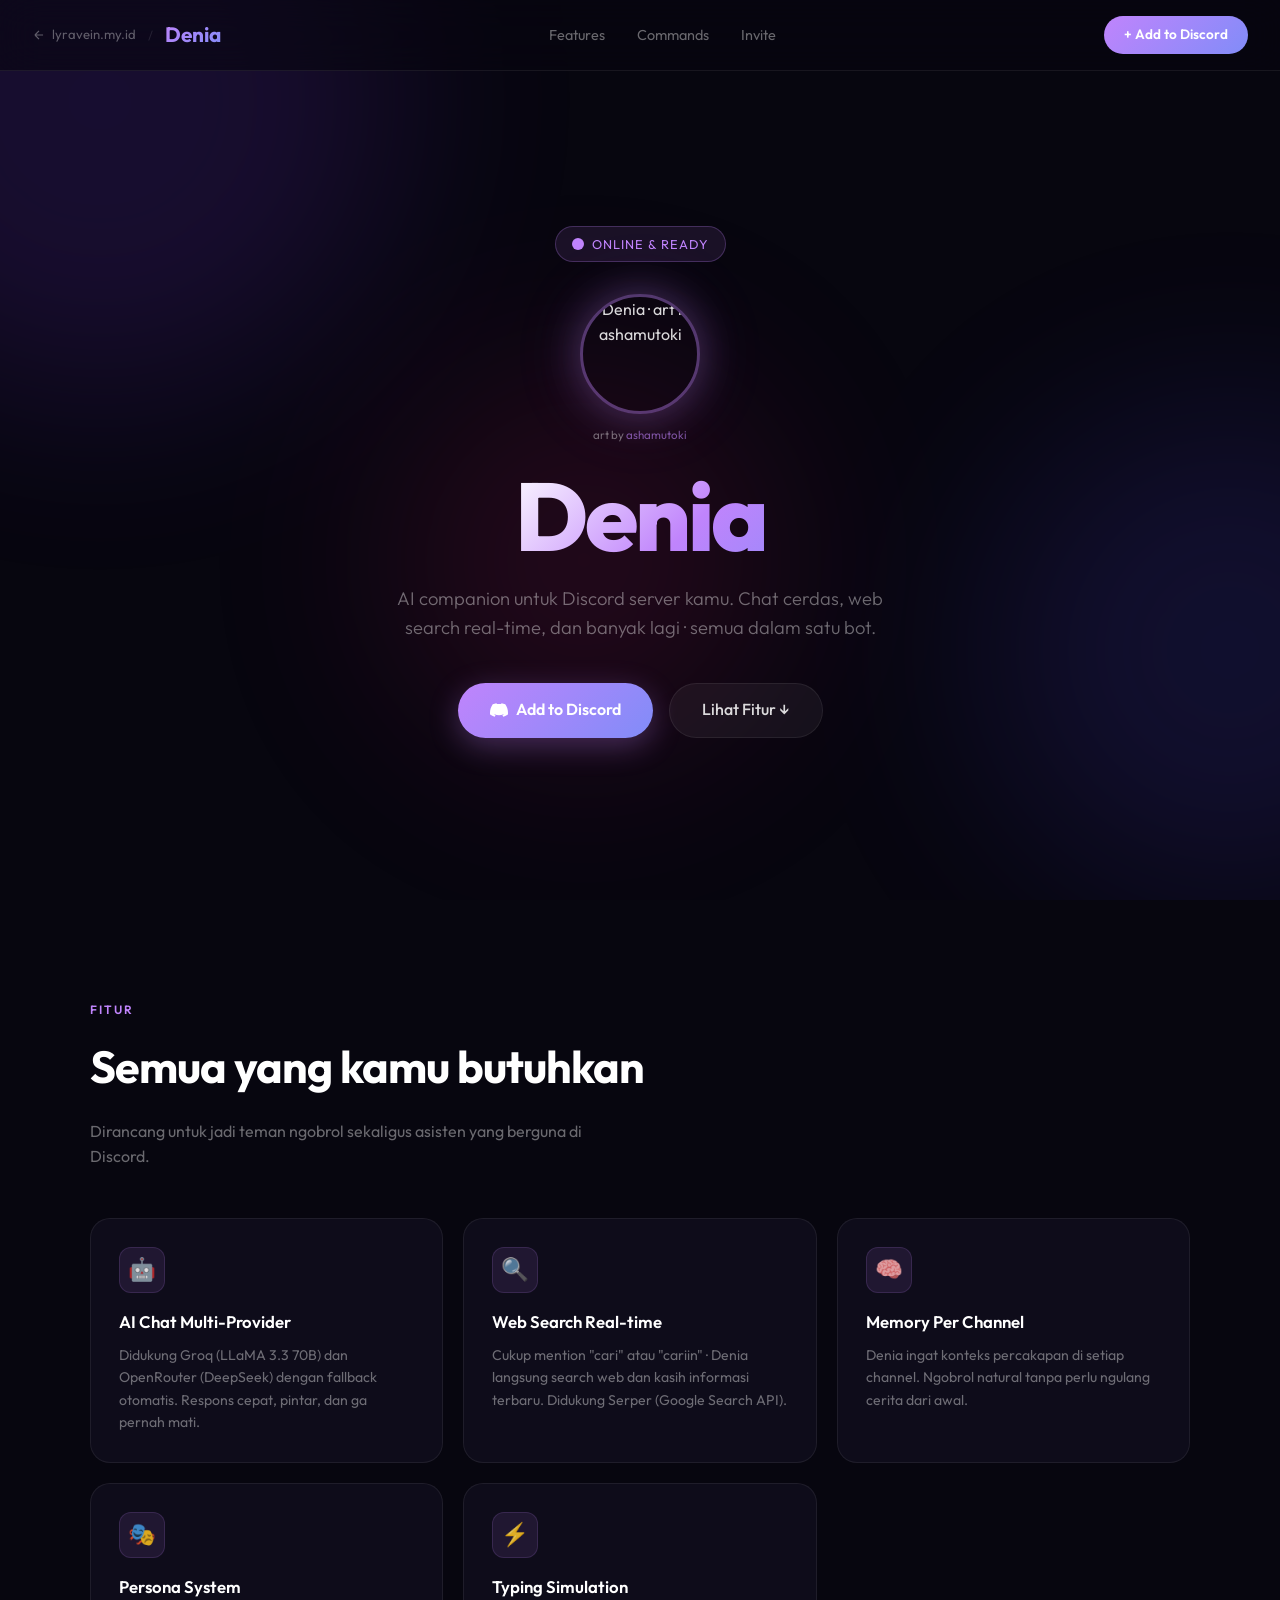
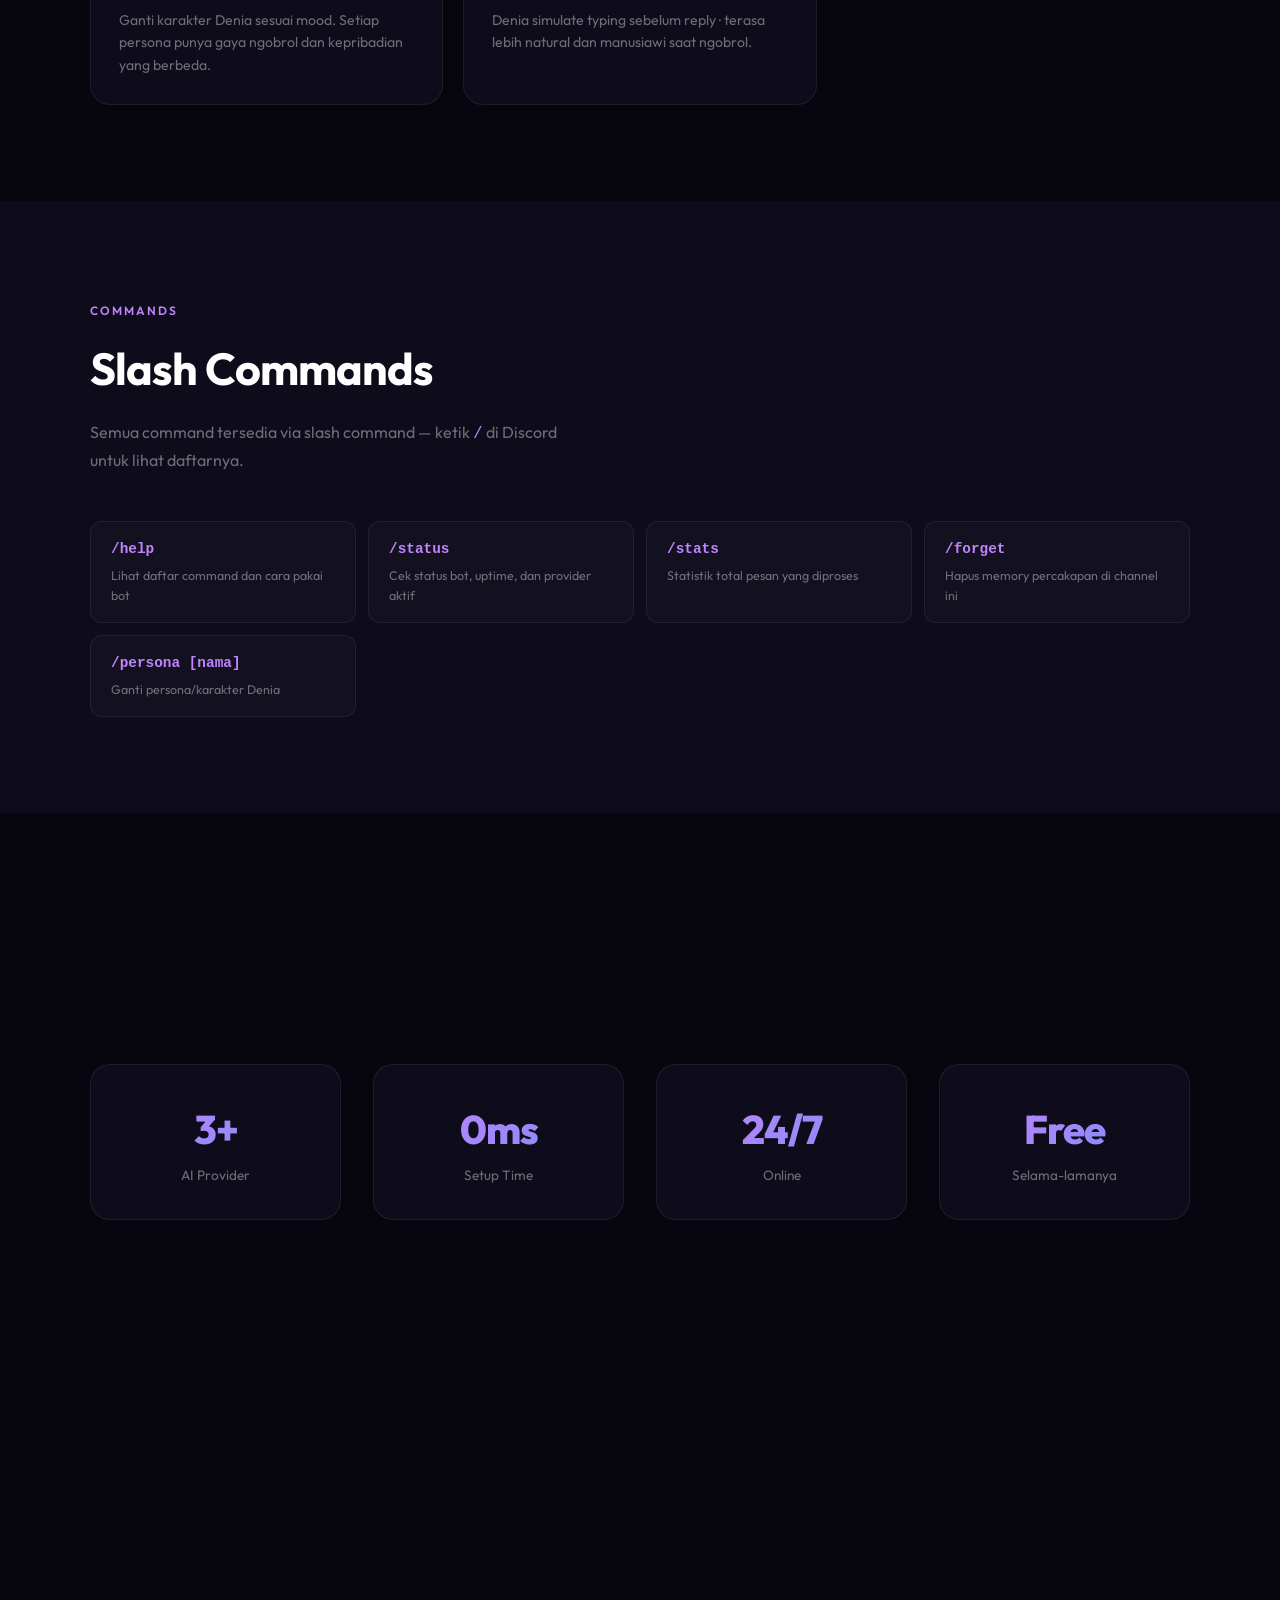
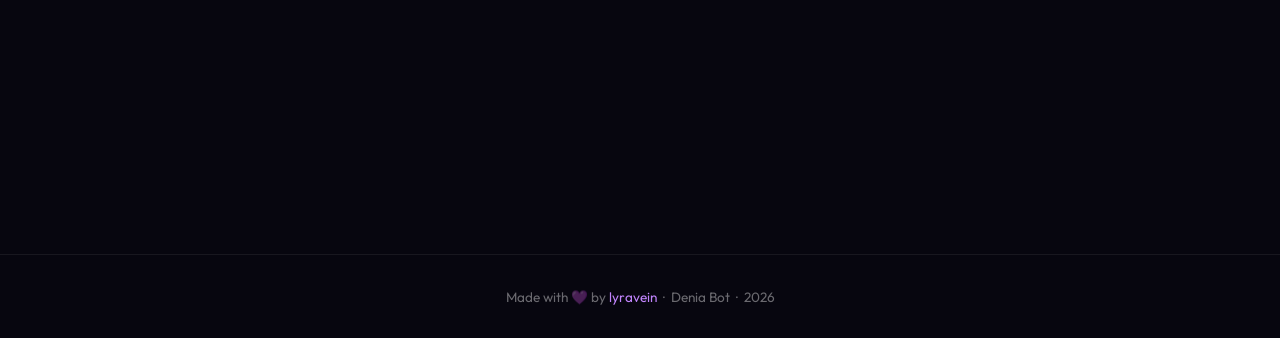
==== commit b32a0bd2: "remove joki card, fix em dashes" ====
--- a/denia/index.html
+++ b/denia/index.html
@@ -561,7 +561,7 @@
             <div class="feature-card fade-in">
                 <div class="feature-icon">🔍</div>
                 <div class="feature-title">Web Search Real-time</div>
-                <div class="feature-desc">Cukup mention "cari" atau "cariin" — Denia langsung search web dan kasih informasi terbaru. Didukung Serper (Google Search API).</div>
+                <div class="feature-desc">Cukup mention "cari" atau "cariin" · Denia langsung search web dan kasih informasi terbaru. Didukung Serper (Google Search API).</div>
             </div>
             <div class="feature-card fade-in">
                 <div class="feature-icon">🧠</div>
@@ -574,14 +574,9 @@
                 <div class="feature-desc">Ganti karakter Denia sesuai mood. Setiap persona punya gaya ngobrol dan kepribadian yang berbeda.</div>
             </div>
             <div class="feature-card fade-in">
-                <div class="feature-icon">📋</div>
-                <div class="feature-title">Joki Manager (DM Only)</div>
-                <div class="feature-desc">Track akun joki kamu via DM. Tiap user punya list sendiri, aman dan private. Support sistem mingguan (Rabu ke Rabu).</div>
-            </div>
-            <div class="feature-card fade-in">
                 <div class="feature-icon">⚡</div>
                 <div class="feature-title">Typing Simulation</div>
-                <div class="feature-desc">Denia simulate typing sebelum reply — terasa lebih natural dan manusiawi saat ngobrol.</div>
+                <div class="feature-desc">Denia simulate typing sebelum reply · terasa lebih natural dan manusiawi saat ngobrol.</div>
             </div>
         </div>
     </div>
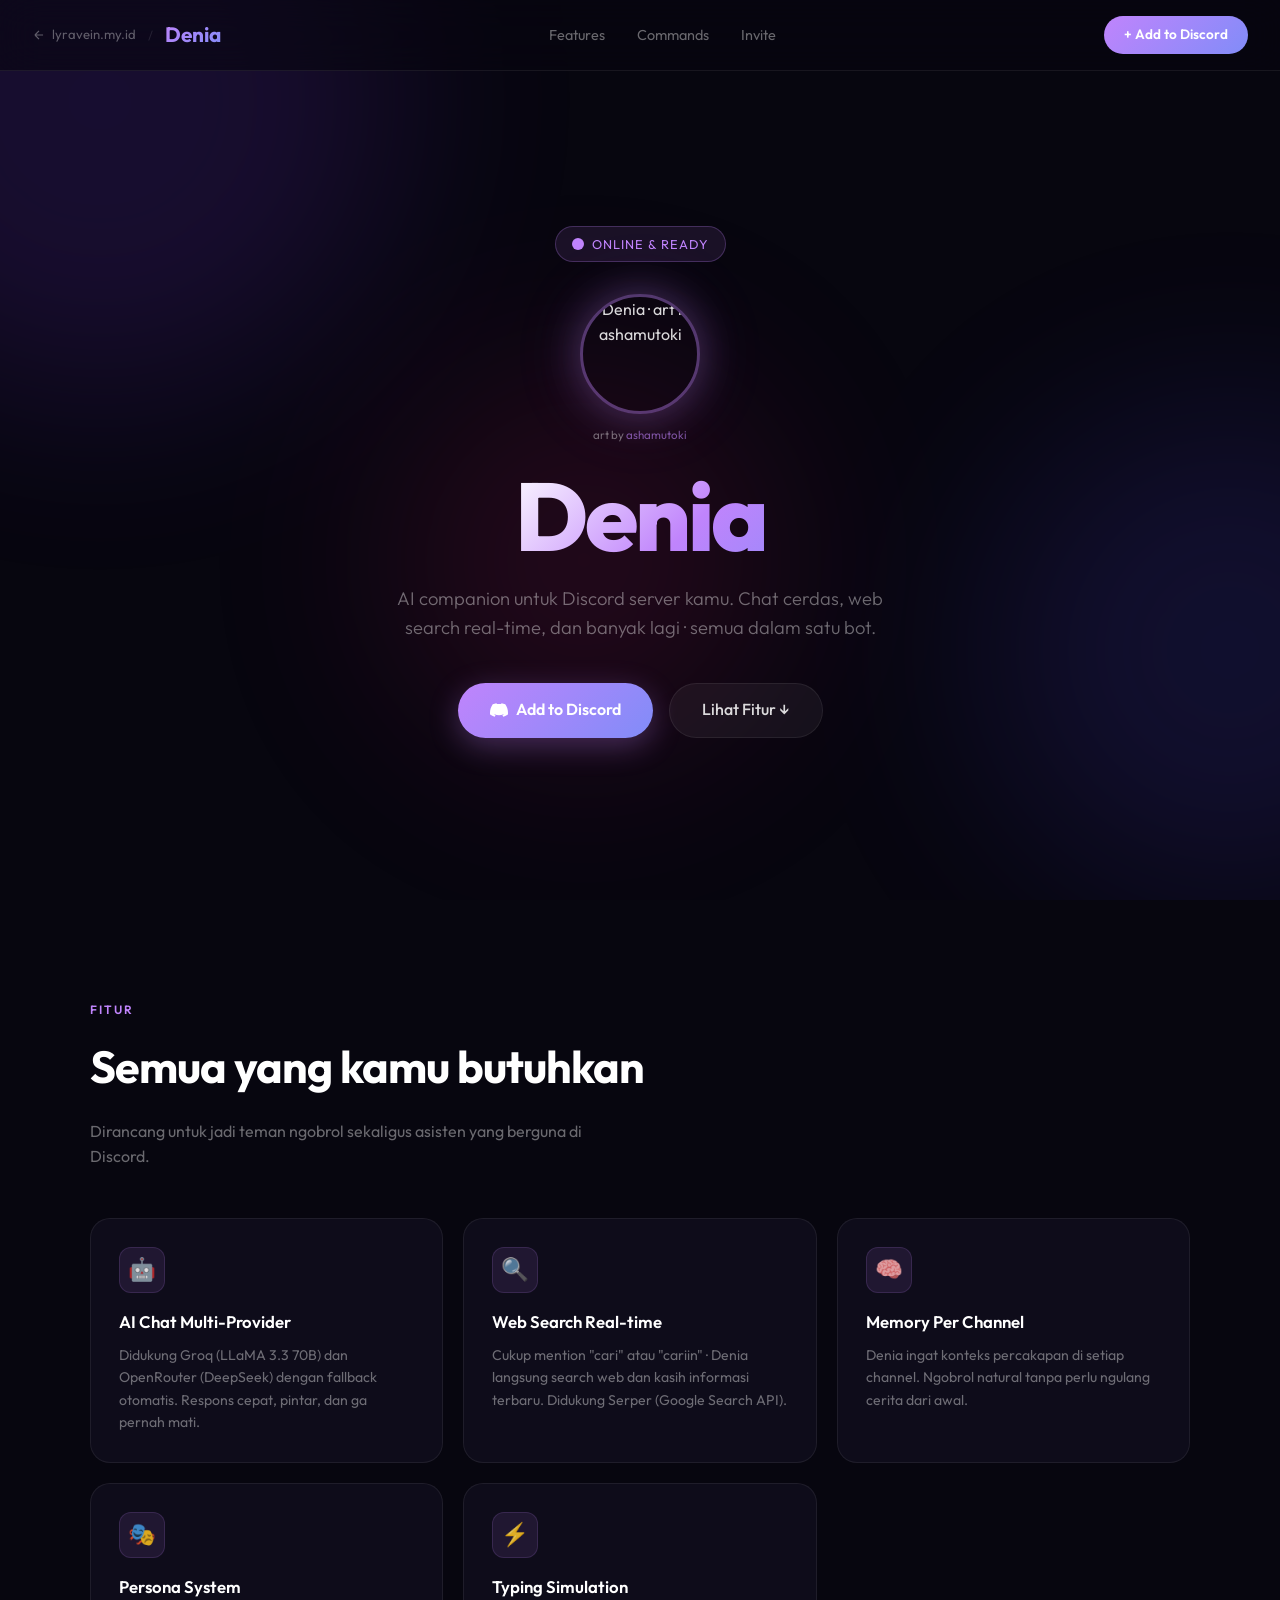
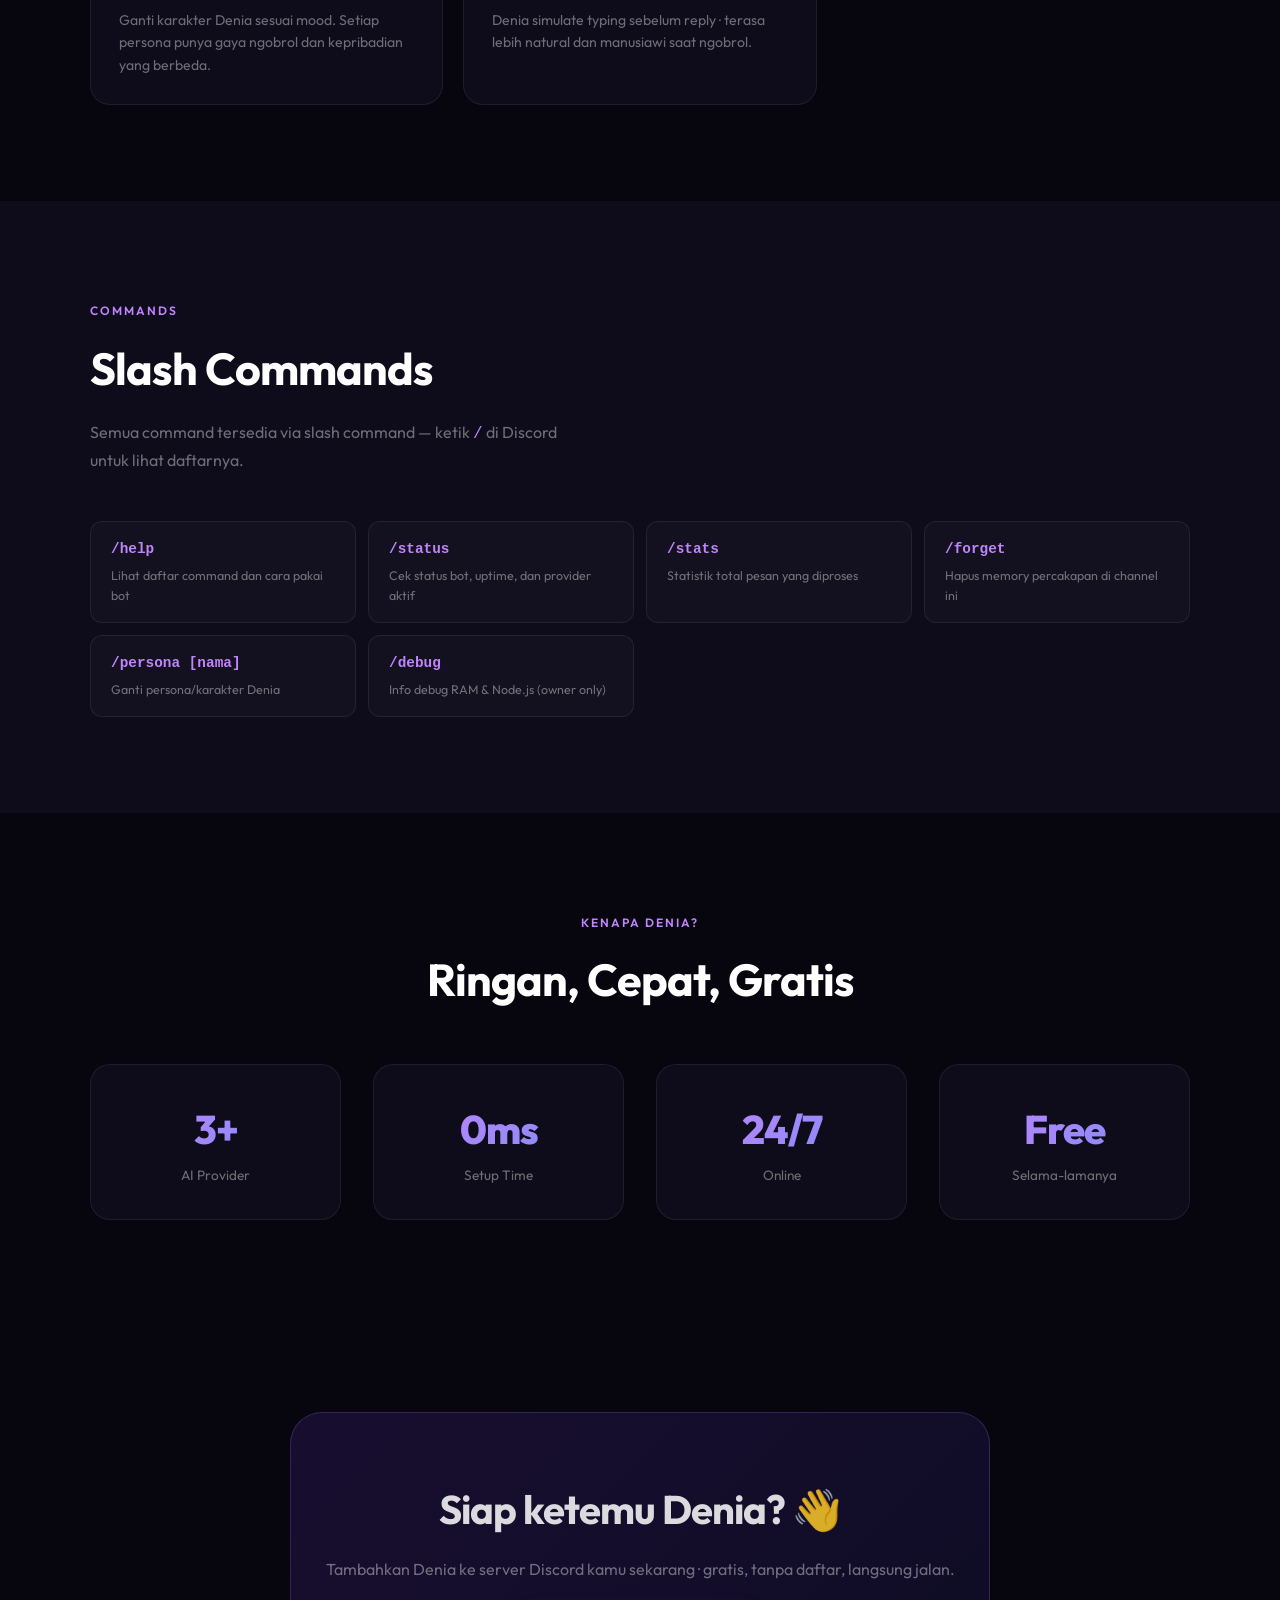
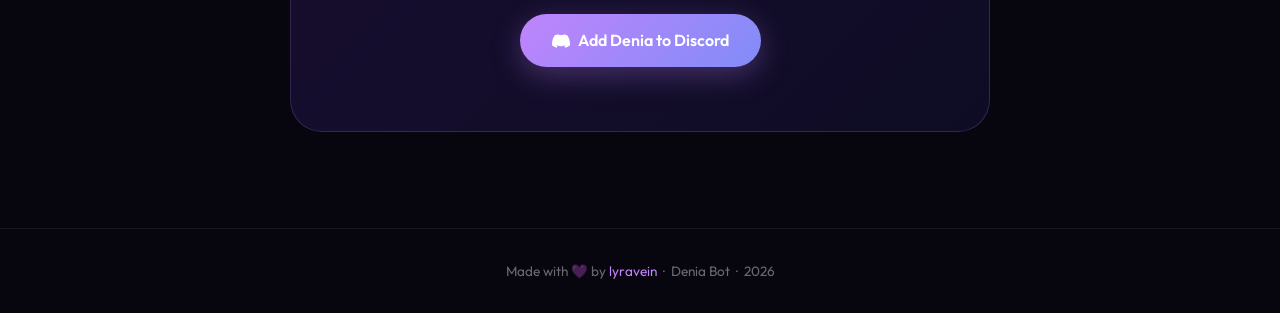
==== commit a212e489: "fix em dashes" ====
--- a/denia/index.html
+++ b/denia/index.html
@@ -653,7 +653,7 @@
     <div class="section-inner">
         <div class="cta-box fade-in">
             <h2 class="cta-title">Siap ketemu Denia? 👋</h2>
-            <p class="cta-desc">Tambahkan Denia ke server Discord kamu sekarang — gratis, tanpa daftar, langsung jalan.</p>
+            <p class="cta-desc">Tambahkan Denia ke server Discord kamu sekarang · gratis, tanpa daftar, langsung jalan.</p>
             <a href="https://discord.com/oauth2/authorize?client_id=1510462661836542063&permissions=8&scope=bot+applications.commands"
                target="_blank" class="btn-primary" id="cta-invite">
                 <svg width="18" height="18" fill="currentColor" viewBox="0 0 16 16"><path d="M13.545 2.907a13.2 13.2 0 0 0-3.257-1.011.05.05 0 0 0-.052.025c-.141.25-.297.577-.406.833a12.2 12.2 0 0 0-3.658 0 8 8 0 0 0-.412-.833.05.05 0 0 0-.052-.025c-1.125.194-2.22.534-3.257 1.011a.04.04 0 0 0-.021.018C.356 6.024-.213 9.047.066 12.032q.003.022.021.037a13.3 13.3 0 0 0 3.995 2.02.05.05 0 0 0 .056-.019q.463-.63.818-1.329a.05.05 0 0 0-.01-.059l-.018-.011a9 9 0 0 1-1.248-.595.05.05 0 0 1-.02-.066l.015-.019q.127-.095.248-.195a.05.05 0 0 1 .051-.007c2.619 1.196 5.454 1.196 8.041 0a.05.05 0 0 1 .053.007q.121.1.248.195a.05.05 0 0 1-.004.085 8 8 0 0 1-1.249.594.05.05 0 0 0-.03.03.05.05 0 0 0 .003.041c.24.465.515.909.817 1.329a.05.05 0 0 0 .056.019 13.2 13.2 0 0 0 4.001-2.02.05.05 0 0 0 .021-.037c.334-3.451-.559-6.449-2.366-9.106a.03.03 0 0 0-.02-.019"/></svg>
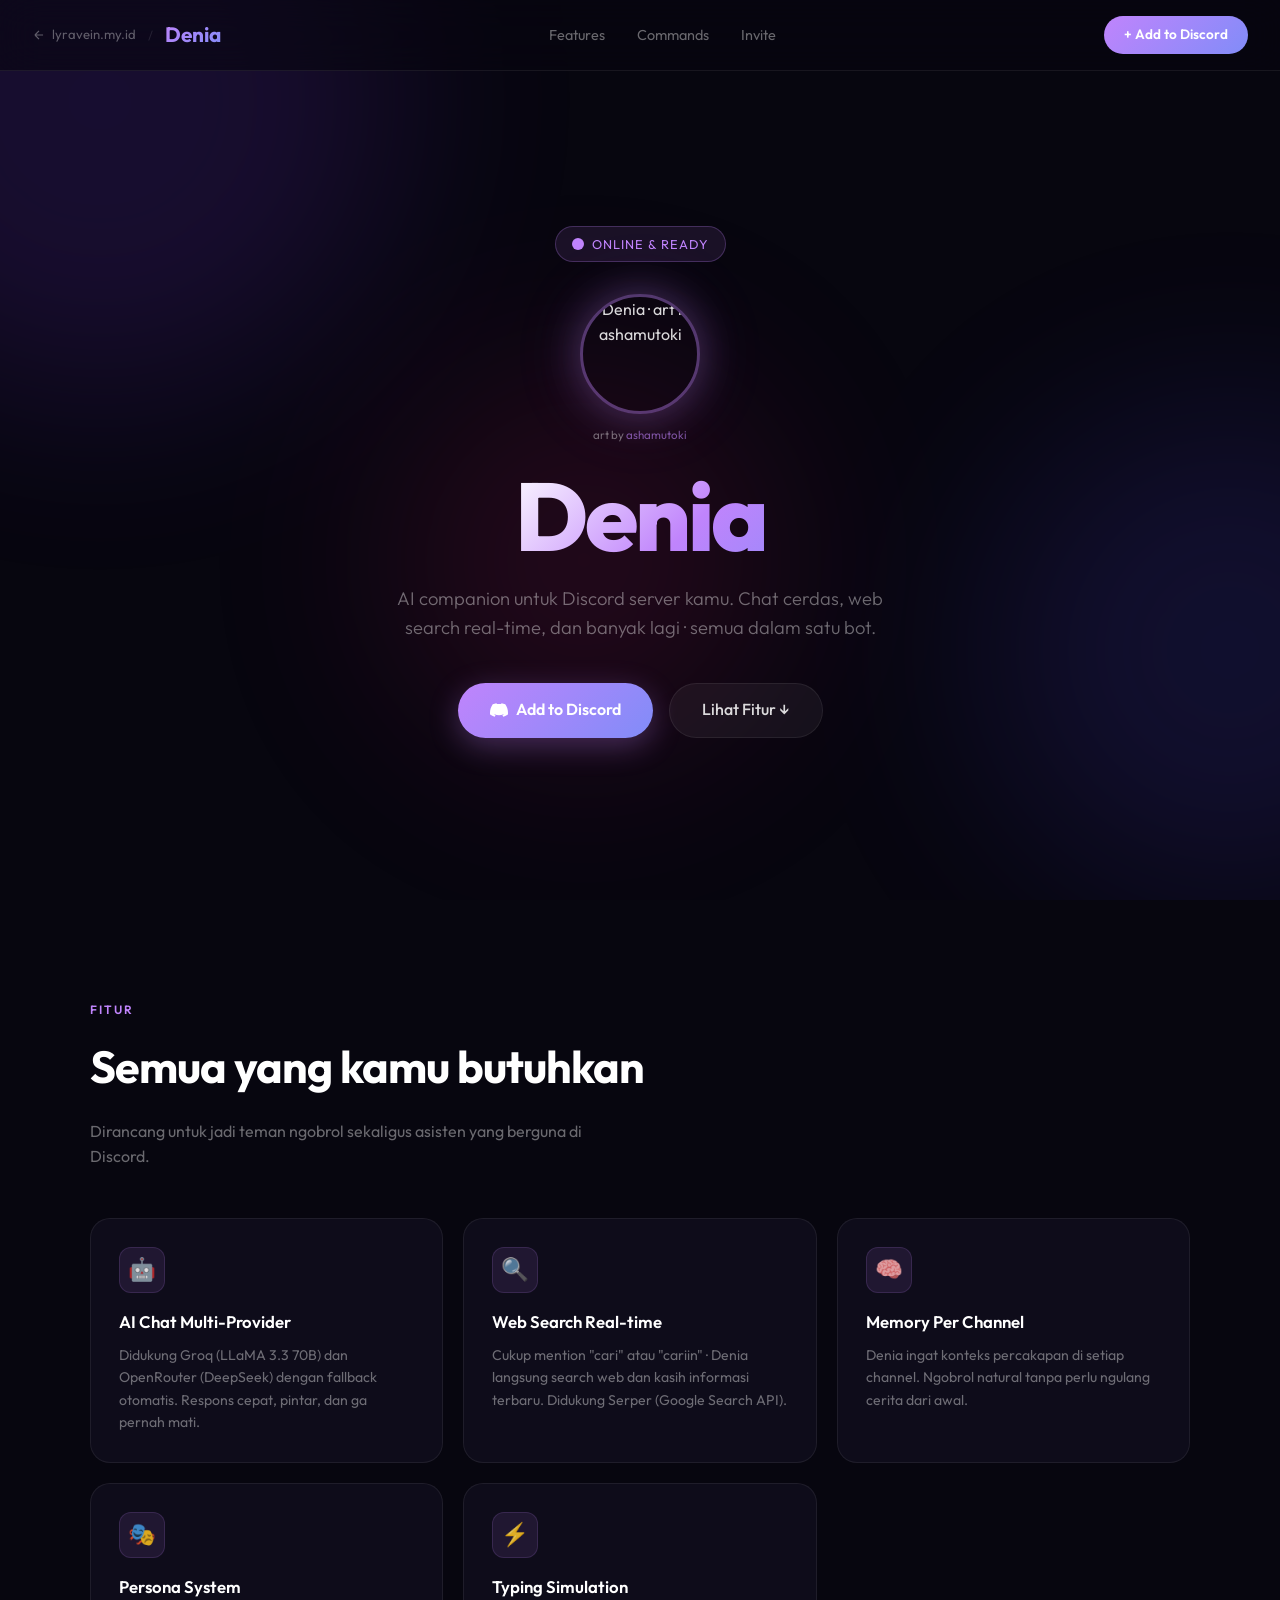
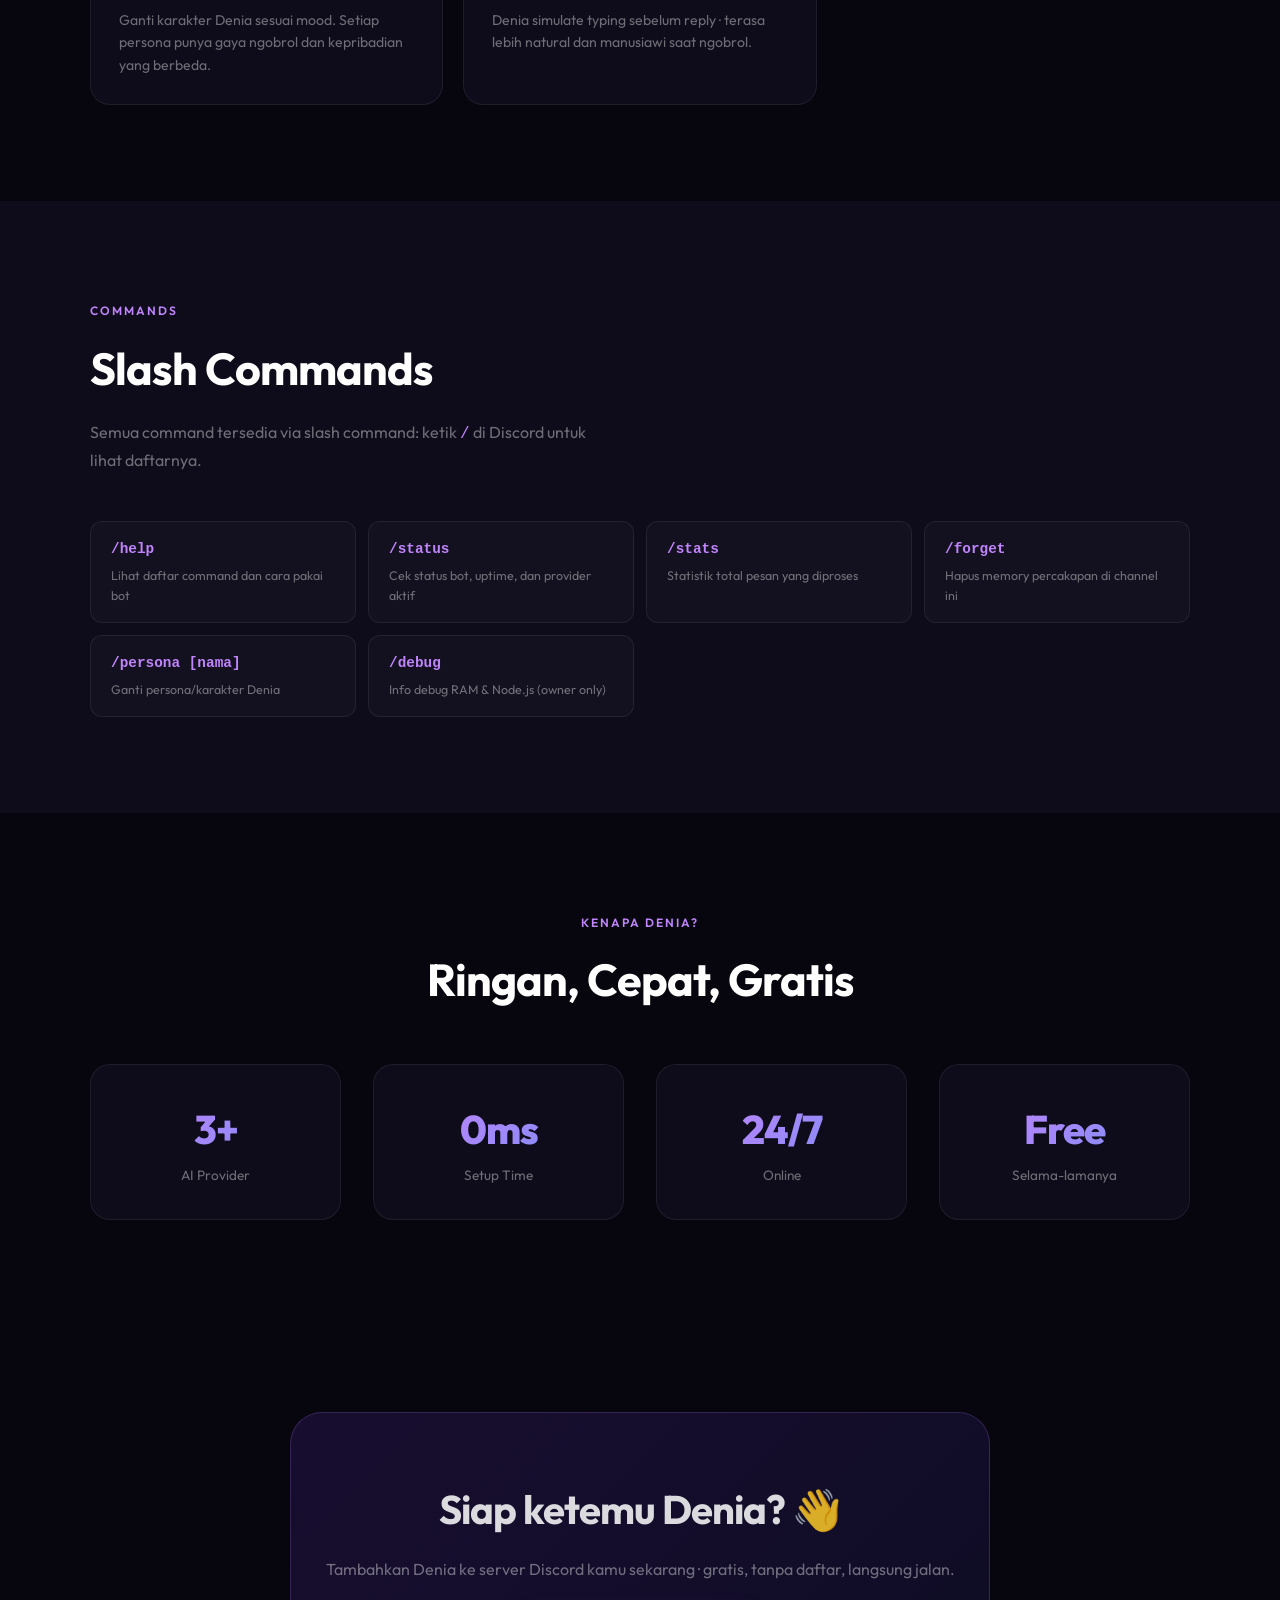
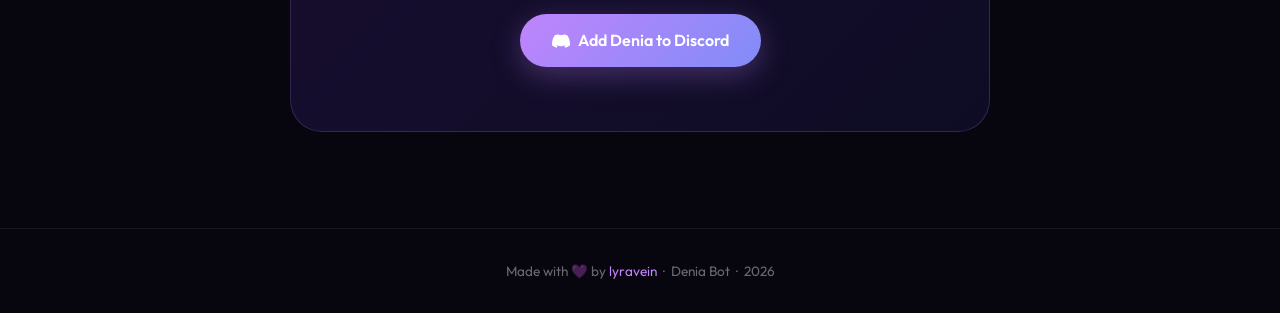
==== commit bd062942: "Fix 404s on game pages, add security headers and SEO tags Renamed FiveFloors -> fivefloors and RoomF" ====
--- a/denia/index.html
+++ b/denia/index.html
@@ -3,6 +3,14 @@
 <head>
     <meta charset="UTF-8">
     <meta name="viewport" content="width=device-width, initial-scale=1.0">
+    <link rel="canonical" href="https://lyravein.my.id/denia/">
+    <meta property="og:type" content="website">
+    <meta property="og:url" content="https://lyravein.my.id/denia/">
+    <meta property="og:site_name" content="Lyravein">
+    <meta property="og:locale" content="id_ID">
+    <meta name="twitter:card" content="summary_large_image">
+    <meta name="twitter:title" content="Denia · AI Discord Bot">
+    <meta name="twitter:description" content="AI companion untuk Discord server kamu. Chat cerdas, web search real-time, dan fitur joki manager.">
     <title>Denia · AI Discord Bot</title>
     <meta name="description" content="Denia adalah AI companion untuk Discord server kamu. Chat cerdas, web search real-time, dan fitur joki manager.">
     <meta property="og:title" content="Denia · AI Discord Bot">
@@ -588,7 +596,7 @@
         <div class="fade-in">
             <span class="section-label">Commands</span>
             <h2 class="section-title">Slash Commands</h2>
-            <p class="section-desc">Semua command tersedia via slash command — ketik <code style="color:var(--accent)">/</code> di Discord untuk lihat daftarnya.</p>
+            <p class="section-desc">Semua command tersedia via slash command: ketik <code style="color:var(--accent)">/</code> di Discord untuk lihat daftarnya.</p>
         </div>
 
         <div class="commands-grid">
